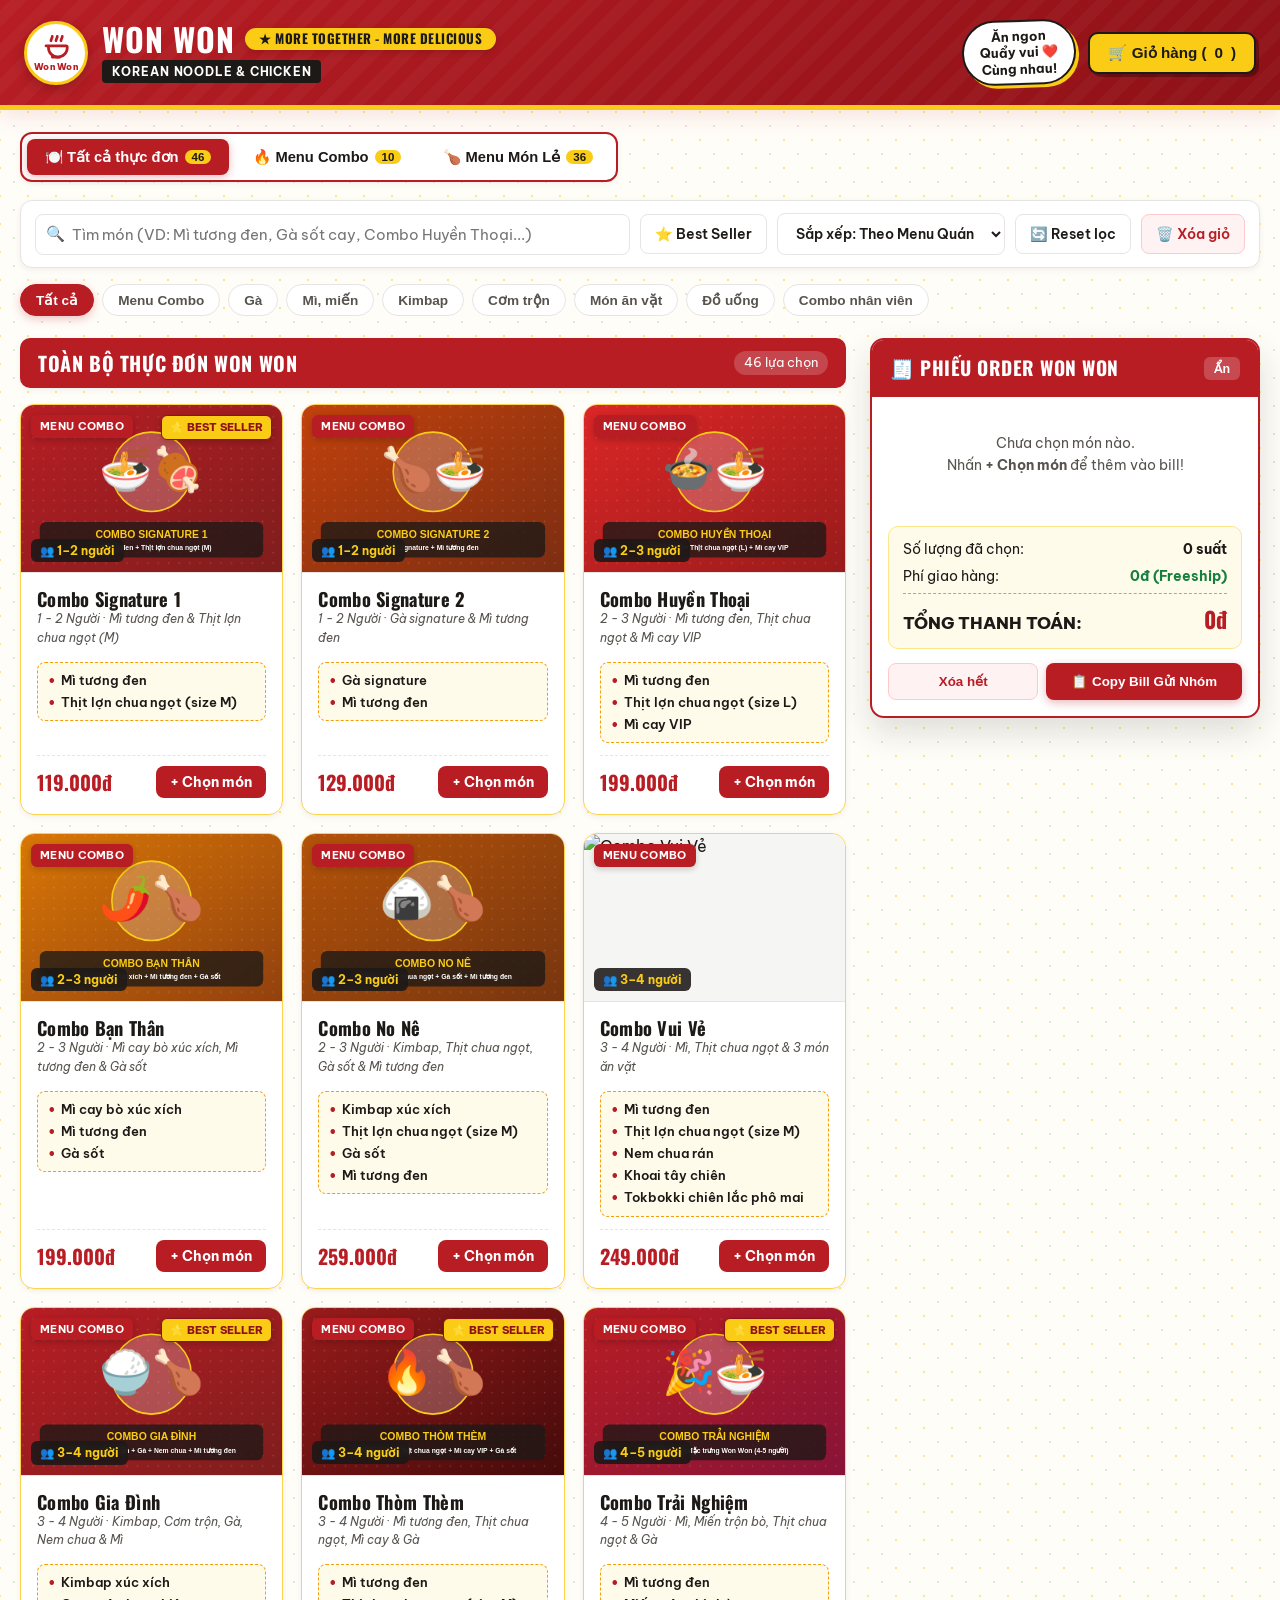
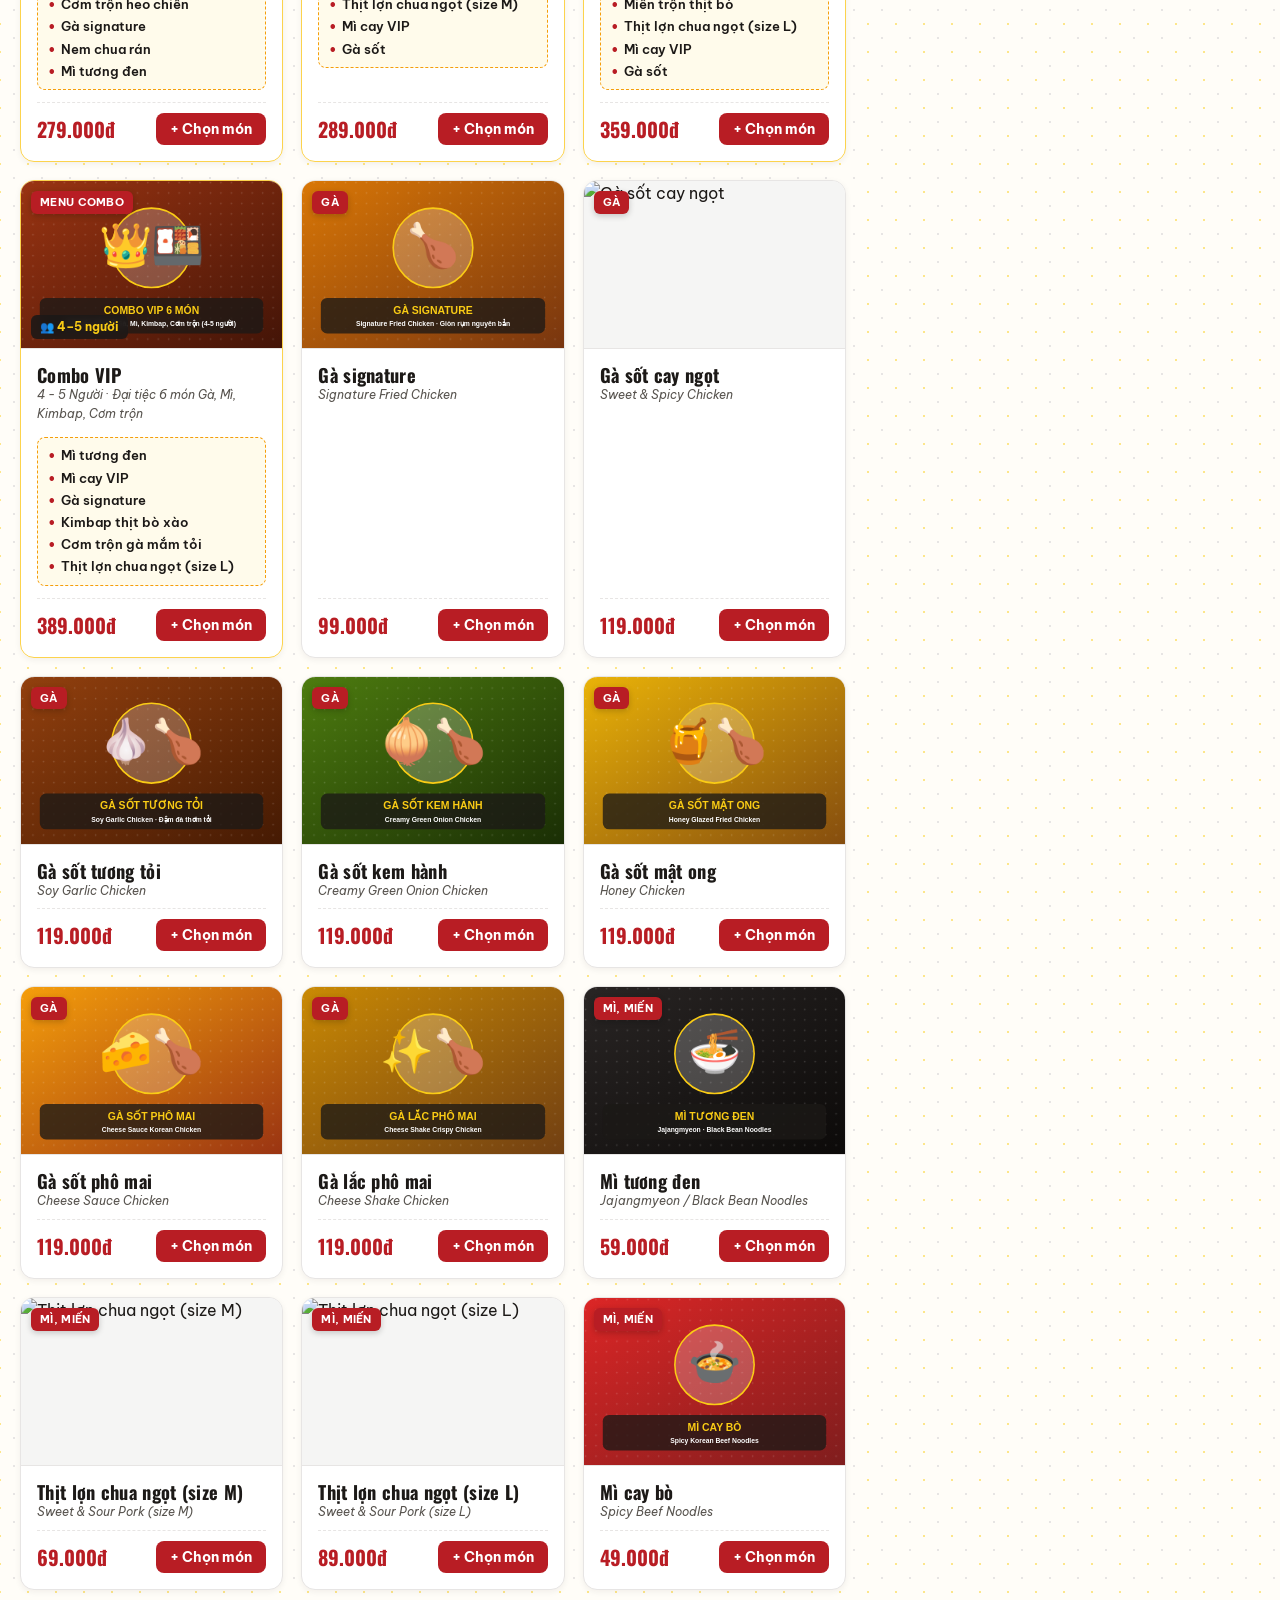
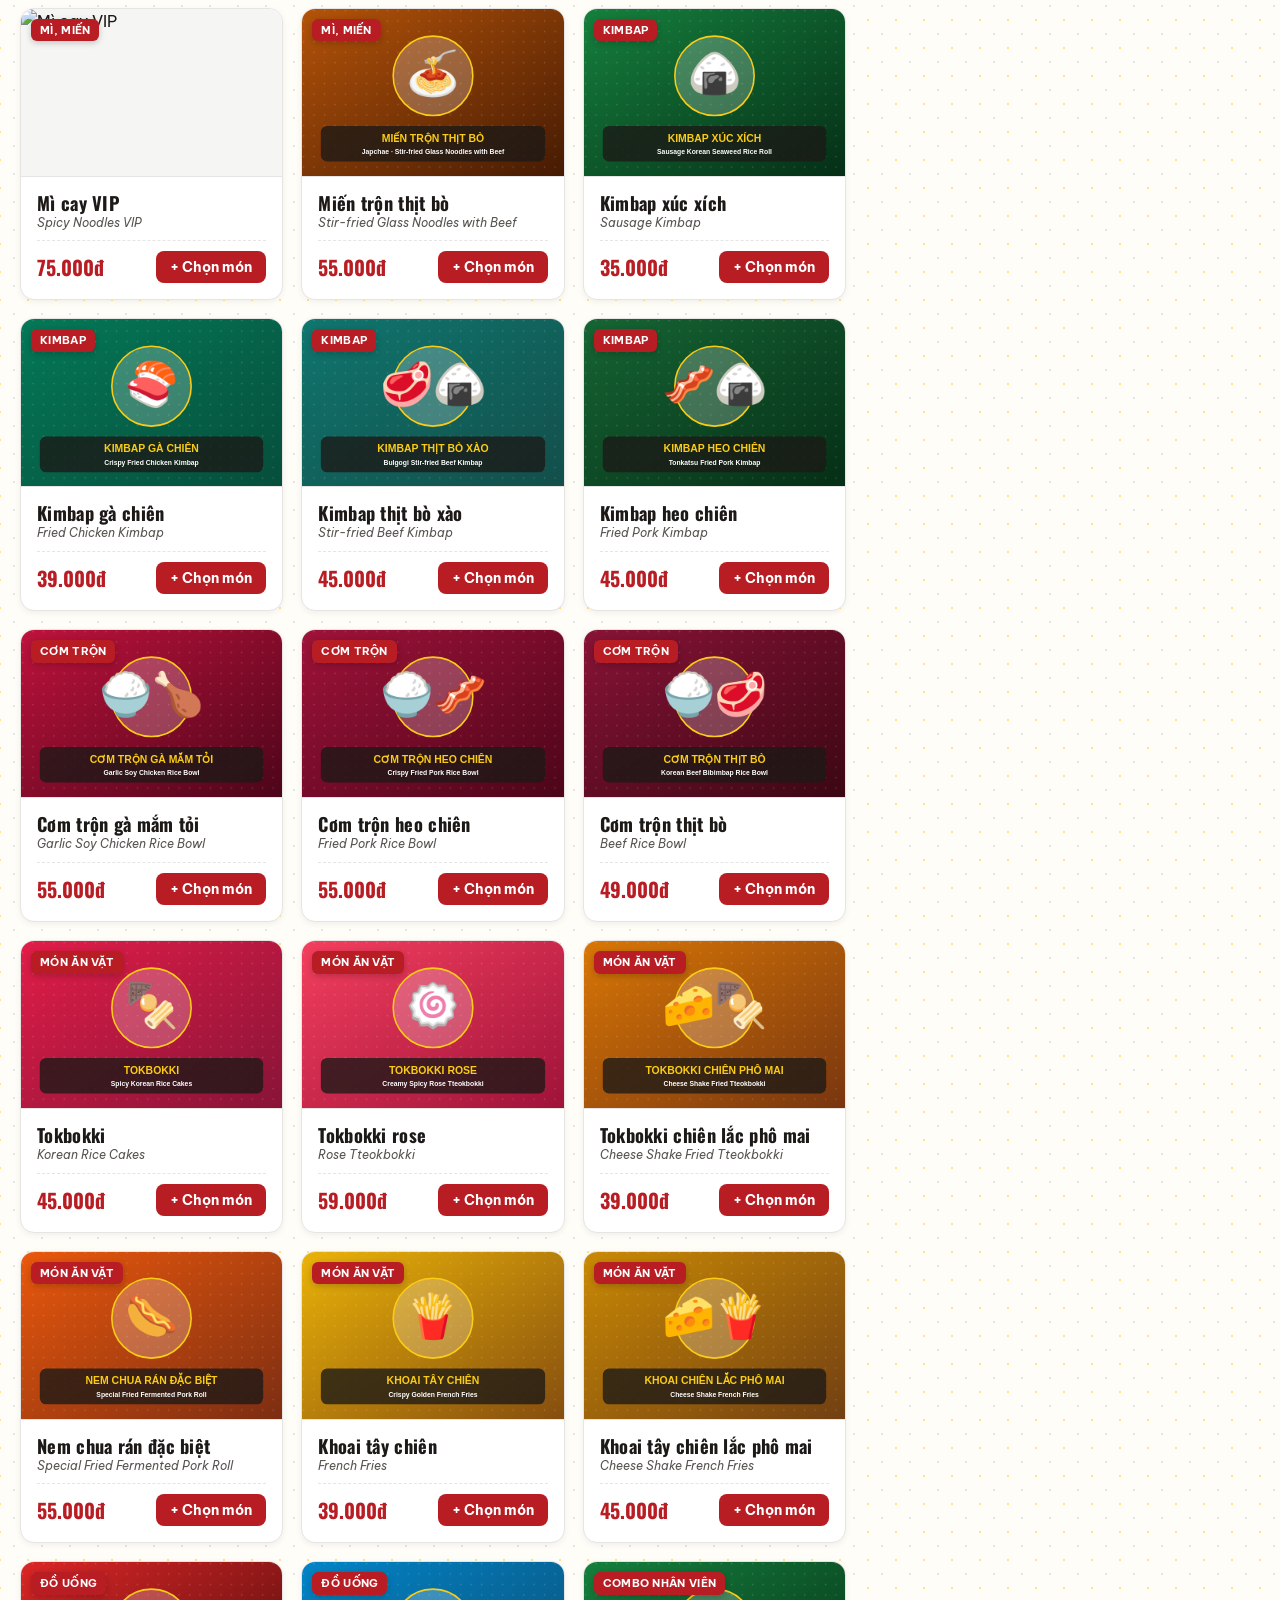
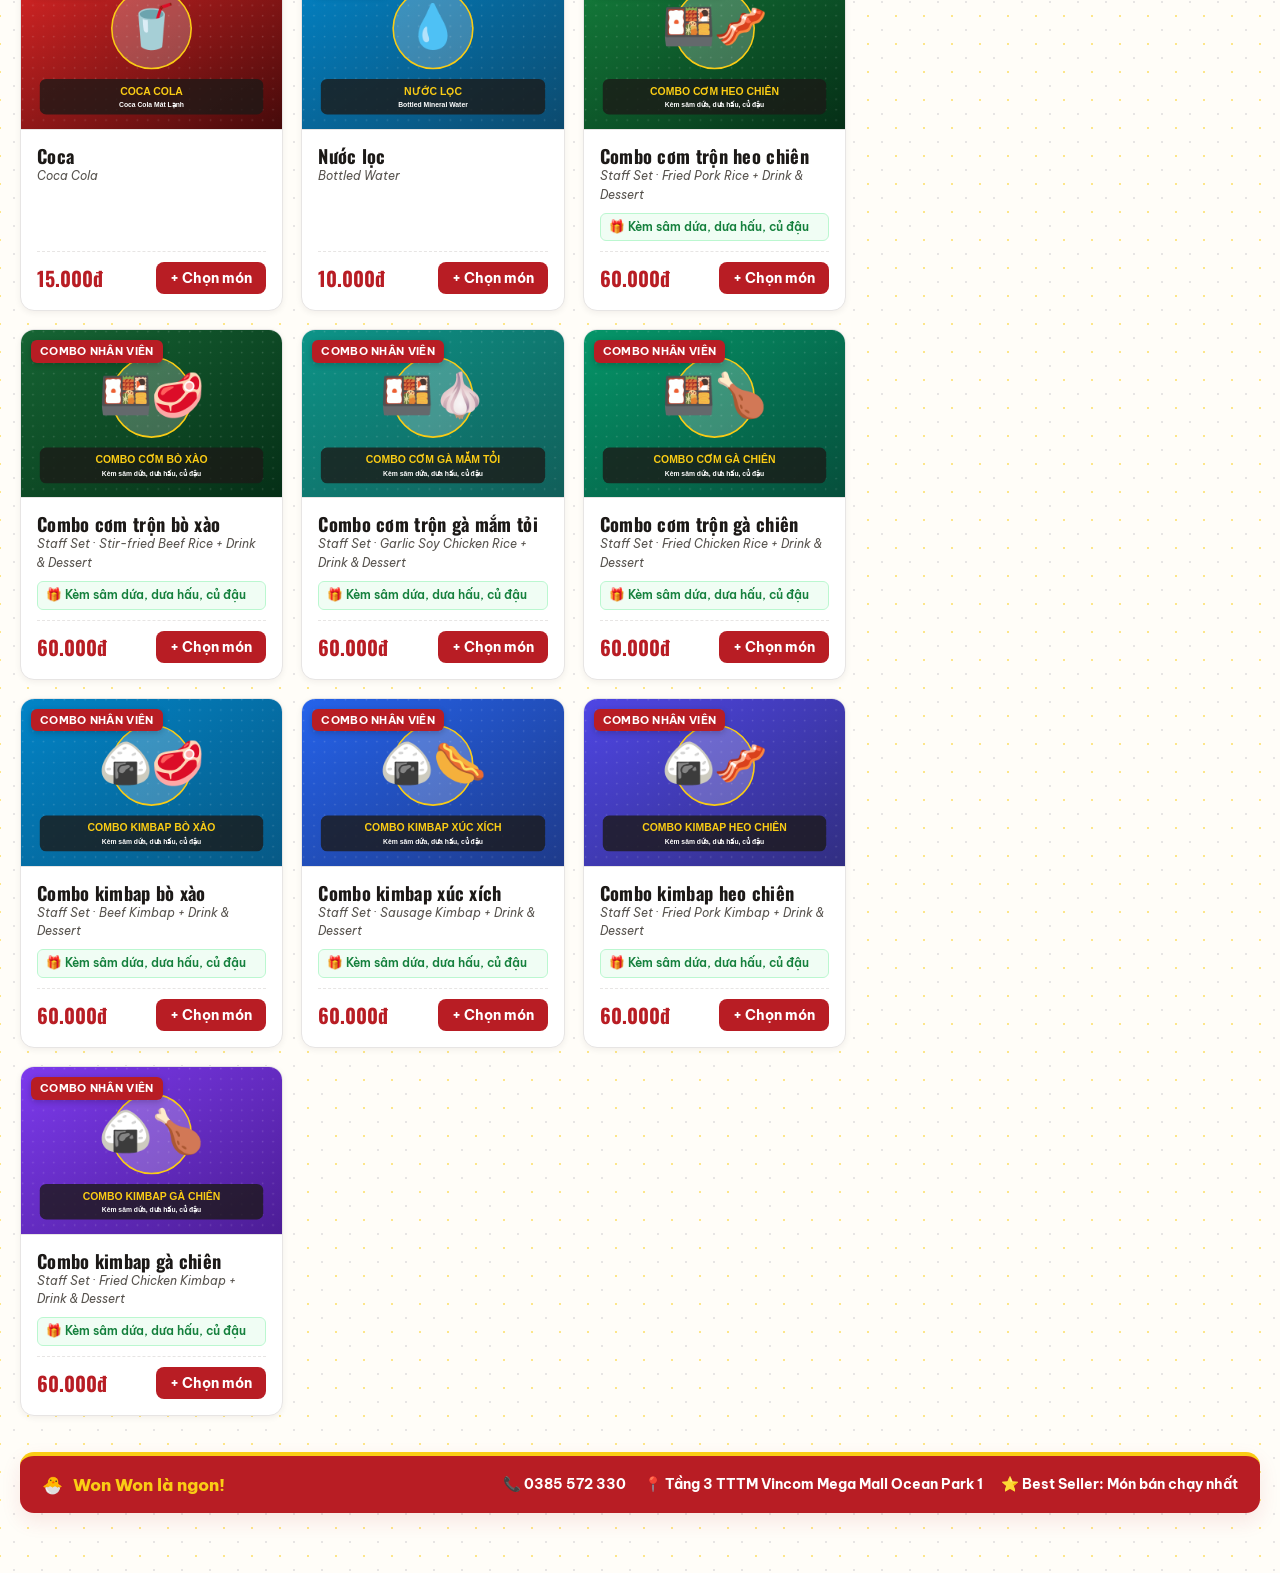
==== won-won-official-menu-v2.html @ 5a544836 "Update menu page to won-won-official-menu-v2.html" ====
<!DOCTYPE html>
<html lang="vi">
<head>
  <meta charset="UTF-8" />
  <meta name="viewport" content="width=device-width, initial-scale=1.0" />
  <title>WON WON · Korean Noodle & Chicken — Menu Chính Thức & Đặt Món</title>
  <link rel="preconnect" href="https://fonts.googleapis.com">
  <link rel="preconnect" href="https://fonts.gstatic.com" crossorigin>
  <link href="https://fonts.googleapis.com/css2?family=Be+Vietnam+Pro:ital,wght@0,400;0,500;0,600;0,700;0,800;1,600&family=Oswald:wght@600;700&display=swap" rel="stylesheet">
  <style>
    :root {
      --red: #B81D24;
      --red-dark: #8E1117;
      --red-light: #FEE2E2;
      --yellow: #FACC15;
      --yellow-dark: #EAB308;
      --cream: #FFFDF8;
      --paper: #FFFFFF;
      --ink: #1C1917;
      --muted: #57534E;
      --border: #E7E5E4;
      --green: #15803D;
      --shadow-sm: 0 2px 6px rgba(28, 25, 23, 0.06);
      --shadow-md: 0 8px 20px rgba(184, 29, 36, 0.10);
      --shadow-lg: 0 14px 32px rgba(28, 25, 23, 0.14);
    }

    * { box-sizing: border-box; margin: 0; padding: 0; }

    body {
      font-family: 'Be Vietnam Pro', -apple-system, BlinkMacSystemFont, sans-serif;
      background-color: var(--cream);
      background-image:
        radial-gradient(#E7E5E4 1px, transparent 1px),
        radial-gradient(#FDE68A 1px, var(--cream) 1px);
      background-size: 28px 28px;
      background-position: 0 0, 14px 14px;
      color: var(--ink);
      line-height: 1.5;
      padding-bottom: 60px;
    }

    /* TOP BRAND BANNER */
    .brand-hero {
      background: linear-gradient(135deg, var(--red) 0%, var(--red-dark) 100%);
      color: #fff;
      border-bottom: 5px solid var(--yellow);
      box-shadow: var(--shadow-md);
      position: relative;
      overflow: hidden;
    }

    .brand-hero::before {
      content: "";
      position: absolute;
      inset: 0;
      background: repeating-linear-gradient(
        -45deg,
        rgba(255,255,255,0.03),
        rgba(255,255,255,0.03) 12px,
        transparent 12px,
        transparent 24px
      );
      pointer-events: none;
    }

    .hero-inner {
      max-width: 1280px;
      margin: 0 auto;
      padding: 20px 24px;
      display: flex;
      flex-wrap: wrap;
      align-items: center;
      justify-content: space-between;
      gap: 16px;
      position: relative;
      z-index: 1;
    }

    .logo-block {
      display: flex;
      align-items: center;
      gap: 14px;
    }

    .logo-circle {
      width: 64px;
      height: 64px;
      border-radius: 50%;
      background: #fff;
      border: 3px solid var(--yellow);
      display: flex;
      flex-direction: column;
      align-items: center;
      justify-content: center;
      color: var(--red);
      box-shadow: 0 4px 12px rgba(0,0,0,0.2);
      flex-shrink: 0;
    }

    .logo-circle svg {
      width: 30px;
      height: 30px;
    }

    .logo-circle span {
      font-size: 9px;
      font-weight: 800;
      letter-spacing: 0.3px;
      margin-top: -2px;
    }

    .brand-titles h1 {
      font-family: 'Oswald', sans-serif;
      font-size: 2rem;
      line-height: 1.05;
      letter-spacing: 1px;
      text-transform: uppercase;
      display: flex;
      align-items: center;
      gap: 10px;
      flex-wrap: wrap;
    }

    .brand-sub-pill {
      background: var(--ink);
      color: #fff;
      font-family: 'Be Vietnam Pro', sans-serif;
      font-size: 0.72rem;
      font-weight: 700;
      padding: 3px 10px;
      border-radius: 4px;
      letter-spacing: 0.8px;
      display: inline-block;
      margin-top: 4px;
    }

    .slogan-ribbon {
      background: var(--yellow);
      color: var(--ink);
      font-weight: 800;
      font-size: 0.82rem;
      padding: 4px 14px;
      border-radius: 20px;
      text-transform: uppercase;
      letter-spacing: 0.5px;
      display: inline-flex;
      align-items: center;
      gap: 6px;
      box-shadow: 0 2px 6px rgba(0,0,0,0.15);
    }

    .hero-right {
      display: flex;
      align-items: center;
      gap: 12px;
      flex-wrap: wrap;
    }

    .fun-bubble {
      background: #fff;
      color: var(--ink);
      border: 2px solid var(--ink);
      border-radius: 50px;
      padding: 6px 16px;
      font-size: 0.82rem;
      font-weight: 700;
      transform: rotate(-2deg);
      box-shadow: 3px 3px 0 var(--yellow);
      text-align: center;
      line-height: 1.25;
    }

    .cart-toggle-hero {
      background: var(--yellow);
      color: var(--ink);
      border: 2px solid var(--ink);
      padding: 10px 18px;
      border-radius: 10px;
      font-weight: 800;
      font-size: 0.95rem;
      cursor: pointer;
      display: flex;
      align-items: center;
      gap: 8px;
      box-shadow: 3px 3px 0 rgba(0,0,0,0.3);
      transition: transform 0.12s;
    }
    .cart-toggle-hero:hover {
      transform: translateY(-2px);
      background: #fde047;
    }

    /* MAIN SHELL */
    .container {
      max-width: 1280px;
      margin: 22px auto 0;
      padding: 0 20px;
    }

    /* MODE SWITCHER TABS */
    .menu-mode-bar {
      display: flex;
      flex-wrap: wrap;
      justify-content: space-between;
      align-items: center;
      gap: 12px;
      margin-bottom: 18px;
    }

    .mode-tabs {
      display: inline-flex;
      background: #fff;
      padding: 5px;
      border-radius: 12px;
      border: 2px solid var(--red);
      box-shadow: var(--shadow-sm);
      gap: 6px;
      flex-wrap: wrap;
    }

    .mode-tab {
      padding: 9px 18px;
      border-radius: 8px;
      border: none;
      background: transparent;
      font-weight: 800;
      font-size: 0.92rem;
      color: var(--ink);
      cursor: pointer;
      transition: all 0.15s;
      display: flex;
      align-items: center;
      gap: 6px;
    }
    .mode-tab:hover {
      background: var(--red-light);
      color: var(--red);
    }
    .mode-tab.active {
      background: var(--red);
      color: #fff;
      box-shadow: 0 2px 8px rgba(184, 29, 36, 0.3);
    }

    .badge-count {
      background: var(--yellow);
      color: var(--ink);
      font-size: 0.72rem;
      font-weight: 800;
      padding: 1px 7px;
      border-radius: 10px;
    }

    /* TOOLBAR */
    .toolbar {
      background: #fff;
      border: 1px solid var(--border);
      border-radius: 12px;
      padding: 12px 14px;
      display: flex;
      flex-wrap: wrap;
      gap: 10px;
      align-items: center;
      margin-bottom: 16px;
      box-shadow: var(--shadow-sm);
    }

    .search-wrap {
      flex: 1;
      min-width: 220px;
      position: relative;
    }

    .search-box {
      width: 100%;
      padding: 10px 14px 10px 36px;
      border: 1.5px solid var(--border);
      border-radius: 8px;
      font-size: 0.92rem;
      font-family: inherit;
      outline: none;
      transition: border-color 0.15s;
    }
    .search-box:focus { border-color: var(--red); }

    .search-icon {
      position: absolute;
      left: 11px;
      top: 50%;
      transform: translateY(-50%);
      color: var(--muted);
      font-size: 0.95rem;
    }

    .tool-select, .tool-btn {
      padding: 10px 14px;
      border-radius: 8px;
      border: 1.5px solid var(--border);
      background: #fff;
      font-family: inherit;
      font-size: 0.88rem;
      font-weight: 600;
      color: var(--ink);
      cursor: pointer;
      transition: all 0.15s;
    }
    .tool-select:hover, .tool-btn:hover {
      border-color: var(--red);
      color: var(--red);
    }

    .tool-btn-danger {
      background: #FEF2F2;
      border-color: #FECACA;
      color: var(--red);
    }
    .tool-btn-danger:hover {
      background: var(--red);
      color: #fff;
    }

    .tool-btn-bestseller.active {
      background: var(--yellow);
      border-color: var(--ink);
      color: var(--ink);
      font-weight: 800;
    }

    /* CATEGORY PILLS */
    .categories {
      display: flex;
      flex-wrap: wrap;
      gap: 8px;
      margin-bottom: 22px;
    }

    .cat-btn {
      padding: 7px 15px;
      border-radius: 999px;
      font-size: 0.85rem;
      font-weight: 700;
      background: #fff;
      border: 1.5px solid var(--border);
      color: var(--muted);
      cursor: pointer;
      transition: all 0.15s;
    }
    .cat-btn:hover {
      border-color: var(--red);
      color: var(--red);
    }
    .cat-btn.active {
      background: var(--red);
      color: #fff;
      border-color: var(--red);
      box-shadow: 0 3px 10px rgba(184, 29, 36, 0.25);
    }

    /* WORKSPACE LAYOUT */
    .main-grid {
      display: grid;
      grid-template-columns: 1fr 390px;
      gap: 24px;
      align-items: start;
    }

    @media (max-width: 960px) {
      .main-grid { grid-template-columns: 1fr; }
    }

    .section-header-strip {
      background: var(--red);
      color: #fff;
      padding: 10px 18px;
      border-radius: 10px;
      margin-bottom: 16px;
      display: flex;
      justify-content: space-between;
      align-items: center;
      box-shadow: var(--shadow-sm);
    }
    .section-header-strip h2 {
      font-family: 'Oswald', sans-serif;
      font-size: 1.25rem;
      letter-spacing: 0.6px;
      text-transform: uppercase;
    }
    .section-header-strip span {
      font-size: 0.82rem;
      background: rgba(255,255,255,0.18);
      padding: 2px 10px;
      border-radius: 20px;
    }

    /* MENU CARDS GRID */
    .menu-grid {
      display: grid;
      grid-template-columns: repeat(auto-fill, minmax(255px, 1fr));
      gap: 18px;
    }

    .dish-card {
      background: var(--paper);
      border: 1.5px solid var(--border);
      border-radius: 14px;
      overflow: hidden;
      display: flex;
      flex-direction: column;
      justify-content: space-between;
      position: relative;
      transition: transform 0.18s ease, box-shadow 0.18s ease, border-color 0.18s ease;
      box-shadow: var(--shadow-sm);
    }

    .dish-card:hover {
      transform: translateY(-4px);
      box-shadow: var(--shadow-lg);
      border-color: var(--red);
    }

    .dish-card.is-combo {
      border-color: #FCD34D;
      background: linear-gradient(180deg, #FFFBEB 0%, #FFFFFF 35%);
    }

    .dish-card.is-combo:hover {
      border-color: var(--red);
    }

    .bestseller-badge {
      position: absolute;
      top: 10px;
      right: 10px;
      z-index: 3;
      background: var(--yellow);
      color: var(--red-dark);
      border: 1.5px solid var(--red-dark);
      font-size: 0.7rem;
      font-weight: 800;
      padding: 3px 8px;
      border-radius: 6px;
      text-transform: uppercase;
      box-shadow: 0 2px 6px rgba(0,0,0,0.18);
      display: flex;
      align-items: center;
      gap: 4px;
    }

    .dish-img-wrap {
      position: relative;
      width: 100%;
      height: 168px;
      background: #F5F5F4;
      overflow: hidden;
      border-bottom: 1px solid var(--border);
    }

    .dish-img {
      width: 100%;
      height: 100%;
      object-fit: cover;
      transition: transform 0.35s ease;
    }
    .dish-card:hover .dish-img {
      transform: scale(1.06);
    }

    .dish-cat-pill {
      position: absolute;
      top: 10px;
      left: 10px;
      z-index: 2;
      background: var(--red);
      color: #fff;
      font-size: 0.7rem;
      font-weight: 700;
      padding: 3px 9px;
      border-radius: 6px;
      text-transform: uppercase;
      letter-spacing: 0.3px;
      box-shadow: 0 2px 6px rgba(0,0,0,0.2);
    }

    .combo-people-pill {
      position: absolute;
      bottom: 10px;
      left: 10px;
      z-index: 2;
      background: rgba(28, 25, 23, 0.88);
      color: var(--yellow);
      font-size: 0.72rem;
      font-weight: 700;
      padding: 3px 9px;
      border-radius: 6px;
      backdrop-filter: blur(4px);
    }

    .dish-body {
      padding: 14px 16px 16px;
      display: flex;
      flex-direction: column;
      flex: 1;
    }

    .dish-name {
      font-family: 'Oswald', sans-serif;
      font-weight: 700;
      font-size: 1.15rem;
      color: var(--ink);
      letter-spacing: 0.3px;
      line-height: 1.25;
    }

    .dish-en {
      font-size: 0.78rem;
      font-style: italic;
      color: var(--muted);
      margin-bottom: 8px;
    }

    .combo-items-list {
      list-style: none;
      background: #FFFBEB;
      border: 1px dashed #F59E0B;
      border-radius: 8px;
      padding: 8px 10px;
      margin: 6px 0 12px;
      font-size: 0.8rem;
    }

    .combo-items-list li {
      position: relative;
      padding-left: 13px;
      margin-bottom: 3px;
      color: var(--ink);
      font-weight: 600;
    }
    .combo-items-list li:last-child { margin-bottom: 0; }
    .combo-items-list li::before {
      content: "•";
      color: var(--red);
      font-weight: 900;
      position: absolute;
      left: 0;
    }

    .dish-note {
      font-size: 0.78rem;
      color: var(--green);
      background: #F0FDF4;
      border: 1px solid #BBF7D0;
      padding: 4px 8px;
      border-radius: 6px;
      margin-bottom: 10px;
      font-weight: 600;
    }

    .dish-footer {
      display: flex;
      justify-content: space-between;
      align-items: center;
      margin-top: auto;
      padding-top: 10px;
      border-top: 1px dashed var(--border);
    }

    .dish-price {
      font-family: 'Oswald', sans-serif;
      font-weight: 700;
      color: var(--red);
      font-size: 1.25rem;
    }

    .add-btn {
      background: var(--red);
      color: #fff;
      border: none;
      padding: 7px 14px;
      border-radius: 8px;
      font-family: inherit;
      font-weight: 700;
      font-size: 0.85rem;
      cursor: pointer;
      transition: background 0.15s, transform 0.1s;
      display: inline-flex;
      align-items: center;
      gap: 4px;
    }
    .add-btn:hover {
      background: var(--red-dark);
      transform: scale(1.03);
    }

    /* CART PANEL */
    .cart-panel {
      background: #fff;
      border: 2px solid var(--red);
      border-radius: 14px;
      overflow: hidden;
      position: sticky;
      top: 18px;
      box-shadow: var(--shadow-lg);
    }

    .cart-panel.hidden { display: none; }

    .cart-header {
      background: var(--red);
      color: #fff;
      padding: 14px 18px;
      display: flex;
      justify-content: space-between;
      align-items: center;
    }

    .cart-header h2 {
      font-family: 'Oswald', sans-serif;
      font-size: 1.2rem;
      letter-spacing: 0.5px;
      text-transform: uppercase;
    }

    .hide-cart-btn {
      background: rgba(255,255,255,0.2);
      color: #fff;
      border: none;
      padding: 4px 10px;
      border-radius: 6px;
      font-size: 0.78rem;
      font-weight: 700;
      cursor: pointer;
    }
    .hide-cart-btn:hover { background: rgba(255,255,255,0.35); }

    .cart-items {
      max-height: 380px;
      overflow-y: auto;
      padding: 0 16px;
      margin-bottom: 14px;
    }

    .cart-empty {
      text-align: center;
      color: var(--muted);
      padding: 36px 12px;
      font-size: 0.9rem;
    }

    .cart-item {
      display: flex;
      align-items: center;
      gap: 10px;
      padding: 10px 0;
      border-bottom: 1px solid var(--border);
    }

    .cart-item-thumb {
      width: 48px;
      height: 48px;
      border-radius: 8px;
      object-fit: cover;
      flex-shrink: 0;
      border: 1px solid var(--border);
    }

    .cart-item-info { flex: 1; min-width: 0; }
    .cart-item-title {
      font-weight: 700;
      font-size: 0.9rem;
      white-space: nowrap;
      overflow: hidden;
      text-overflow: ellipsis;
    }
    .cart-item-sub {
      font-size: 0.8rem;
      color: var(--muted);
    }

    .qty-controls {
      display: flex;
      align-items: center;
      gap: 4px;
    }

    .qty-btn {
      width: 26px;
      height: 26px;
      border-radius: 6px;
      border: 1px solid var(--border);
      background: #F5F5F4;
      font-weight: 800;
      cursor: pointer;
    }
    .qty-btn:hover {
      background: var(--red);
      color: #fff;
      border-color: var(--red);
    }

    .remove-btn {
      background: none;
      border: none;
      color: var(--red);
      font-weight: 800;
      padding: 4px 6px;
      cursor: pointer;
      font-size: 0.9rem;
    }

    .cart-summary {
      background: #FFFBEB;
      border: 1.5px solid #FDE68A;
      border-radius: 10px;
      padding: 12px 14px;
      margin: 0 16px 14px;
    }

    .summary-row {
      display: flex;
      justify-content: space-between;
      font-size: 0.88rem;
      margin-bottom: 6px;
    }

    .summary-total {
      display: flex;
      justify-content: space-between;
      align-items: baseline;
      border-top: 1.5px dashed #F59E0B;
      padding-top: 8px;
      margin-top: 6px;
      font-weight: 800;
      font-size: 1.05rem;
    }

    .summary-total span:last-child {
      font-family: 'Oswald', sans-serif;
      font-size: 1.4rem;
      color: var(--red);
    }

    .cart-actions {
      display: grid;
      grid-template-columns: 1fr 1.3fr;
      gap: 8px;
      padding: 0 16px 16px;
    }

    .btn-clear {
      padding: 10px;
      border-radius: 8px;
      border: 1.5px solid #FECACA;
      background: #FEF2F2;
      color: var(--red);
      font-weight: 700;
      cursor: pointer;
    }
    .btn-clear:hover {
      background: var(--red);
      color: #fff;
    }

    .btn-copy {
      padding: 10px;
      border-radius: 8px;
      border: none;
      background: var(--red);
      color: #fff;
      font-weight: 800;
      cursor: pointer;
      box-shadow: 0 3px 10px rgba(184, 29, 36, 0.3);
    }
    .btn-copy:hover { background: var(--red-dark); }

    /* BRAND FOOTER */
    .brand-footer {
      max-width: 1280px;
      margin: 36px auto 0;
      padding: 0 20px;
    }

    .footer-banner {
      background: var(--red);
      color: #fff;
      border-radius: 14px;
      padding: 16px 22px;
      display: flex;
      flex-wrap: wrap;
      align-items: center;
      justify-content: space-between;
      gap: 14px;
      border-top: 4px solid var(--yellow);
      box-shadow: var(--shadow-md);
    }

    .footer-mascot {
      display: flex;
      align-items: center;
      gap: 10px;
      font-weight: 800;
      font-size: 1.05rem;
      color: var(--yellow);
    }

    .footer-info {
      display: flex;
      flex-wrap: wrap;
      gap: 18px;
      font-size: 0.9rem;
      font-weight: 700;
    }

    .footer-info div {
      display: flex;
      align-items: center;
      gap: 6px;
    }

    .toast {
      position: fixed;
      bottom: 22px;
      right: 22px;
      background: var(--ink);
      color: var(--yellow);
      border: 1.5px solid var(--yellow);
      padding: 12px 18px;
      border-radius: 10px;
      font-size: 0.9rem;
      font-weight: 700;
      opacity: 0;
      pointer-events: none;
      transition: opacity 0.22s, transform 0.22s;
      transform: translateY(8px);
      z-index: 200;
      box-shadow: var(--shadow-lg);
    }
    .toast.show {
      opacity: 1;
      transform: translateY(0);
    }
  </style>
</head>
<body>

  <!-- OFFICIAL WON WON HEADER -->
  <header class="brand-hero">
    <div class="hero-inner">
      <div class="logo-block">
        <div class="logo-circle" aria-hidden="true">
          <svg viewBox="0 0 24 24" fill="none" stroke="currentColor" stroke-width="2.2" stroke-linecap="round" stroke-linejoin="round">
            <path d="M4 11h16a1 1 0 0 1 1 1v.5a7.5 7.5 0 0 1-15 0V12a1 1 0 0 1 1-1Z"/>
            <path d="M8 7c0-1.5 1-2 1-3.5"/>
            <path d="M12 7c0-1.5 1-2 1-3.5"/>
            <path d="M16 7c0-1.5 1-2 1-3.5"/>
            <path d="M9 20h6"/>
          </svg>
          <span>Won Won</span>
        </div>
        <div class="brand-titles">
          <h1>WON WON <span class="slogan-ribbon">★ More Together - More Delicious</span></h1>
          <span class="brand-sub-pill">KOREAN NOODLE &amp; CHICKEN</span>
        </div>
      </div>

      <div class="hero-right">
        <div class="fun-bubble">
          Ăn ngon<br>Quẩy vui ❤️<br>Cùng nhau!
        </div>
        <button id="toggleCartBtn" class="cart-toggle-hero">
          🛒 Giỏ hàng (<span id="topCartCount">0</span>)
        </button>
      </div>
    </div>
  </header>

  <main class="container">
    <!-- MODE TABS: TẤT CẢ / MENU COMBO / MENU MÓN LẺ -->
    <div class="menu-mode-bar">
      <div class="mode-tabs" role="tablist">
        <button class="mode-tab active" data-mode="all" onclick="setMenuMode('all')">
          🍽️ Tất cả thực đơn <span class="badge-count" id="countAll">46</span>
        </button>
        <button class="mode-tab" data-mode="combo" onclick="setMenuMode('combo')">
          🔥 Menu Combo <span class="badge-count" id="countCombo">10</span>
        </button>
        <button class="mode-tab" data-mode="single" onclick="setMenuMode('single')">
          🍗 Menu Món Lẻ <span class="badge-count" id="countSingle">36</span>
        </button>
      </div>
    </div>

    <!-- FILTER & SORT TOOLBAR -->
    <div class="toolbar">
      <div class="search-wrap">
        <span class="search-icon">🔍</span>
        <input type="text" id="searchInput" class="search-box" placeholder="Tìm món (VD: Mì tương đen, Gà sốt cay, Combo Huyền Thoại...)" />
      </div>

      <button id="bestSellerBtn" class="tool-btn tool-btn-bestseller">
        ⭐ Best Seller
      </button>

      <select id="sortSelect" class="tool-select" aria-label="Sắp xếp thực đơn">
        <option value="default">Sắp xếp: Theo Menu Quán</option>
        <option value="price-asc">Giá: Thấp → Cao</option>
        <option value="price-desc">Giá: Cao → Thấp</option>
        <option value="name-asc">Tên: A → Z</option>
        <option value="name-desc">Tên: Z → A</option>
      </select>

      <button id="resetFilterBtn" class="tool-btn">🔄 Reset lọc</button>
      <button id="clearCartTopBtn" class="tool-btn tool-btn-danger">🗑️ Xóa giỏ</button>
    </div>

    <!-- CATEGORY PILLS -->
    <div class="categories" id="categoryContainer"></div>

    <!-- MAIN CONTENT GRID -->
    <div class="main-grid" id="mainGrid">
      <div>
        <div class="section-header-strip">
          <h2 id="currentSectionTitle">TOÀN BỘ THỰC ĐƠN WON WON</h2>
          <span id="visibleDishCount">46 món</span>
        </div>
        <div class="menu-grid" id="menuGrid"></div>
      </div>

      <!-- STICKY ORDER CART -->
      <aside class="cart-panel" id="cartPanel">
        <div class="cart-header">
          <h2>🧾 Phiếu Order Won Won</h2>
          <button id="closeCartBtn" class="hide-cart-btn">Ẩn</button>
        </div>
        <div class="cart-items" id="cartItems">
          <div class="cart-empty">Chưa chọn món nào.<br>Nhấn <b>+ Chọn món</b> để thêm vào bill!</div>
        </div>
        <div class="cart-summary">
          <div class="summary-row">
            <span>Số lượng đã chọn:</span>
            <strong id="totalQty">0 suất</strong>
          </div>
          <div class="summary-row">
            <span>Phí giao hàng:</span>
            <strong style="color: var(--green);">0đ (Freeship)</strong>
          </div>
          <div class="summary-total">
            <span>TỔNG THANH TOÁN:</span>
            <span id="totalPrice">0đ</span>
          </div>
        </div>
        <div class="cart-actions">
          <button id="clearCartBtn" class="btn-clear">Xóa hết</button>
          <button id="copyOrderBtn" class="btn-copy">📋 Copy Bill Gửi Nhóm</button>
        </div>
      </aside>
    </div>
  </main>

  <!-- OFFICIAL WON WON FOOTER -->
  <footer class="brand-footer">
    <div class="footer-banner">
      <div class="footer-mascot">
        🐣 <span>Won Won là ngon!</span>
      </div>
      <div class="footer-info">
        <div>📞 0385 572 330</div>
        <div>📍 Tầng 3 TTTM Vincom Mega Mall Ocean Park 1</div>
        <div>⭐ Best Seller: Món bán chạy nhất</div>
      </div>
    </div>
  </footer>

  <div class="toast" id="toast">Đã cập nhật!</div>

  <script>
    const makeIllustratedSvg = (title, subtitle, emoji, bg1, bg2) => {
      const svg = `<svg xmlns="http://www.w3.org/2000/svg" width="500" height="320" viewBox="0 0 500 320">
        <defs>
          <linearGradient id="bg" x1="0" y1="0" x2="1" y2="1">
            <stop offset="0%" stop-color="${bg1}"/>
            <stop offset="100%" stop-color="${bg2}"/>
          </linearGradient>
          <pattern id="dots" width="20" height="20" patternUnits="userSpaceOnUse">
            <circle cx="3" cy="3" r="1.5" fill="rgba(255,255,255,0.16)"/>
          </pattern>
        </defs>
        <rect width="500" height="320" fill="url(#bg)"/>
        <rect width="500" height="320" fill="url(#dots)"/>
        <circle cx="250" cy="128" r="76" fill="rgba(255,255,255,0.22)" stroke="#FACC15" stroke-width="3"/>
        <text x="250" y="152" font-size="82" text-anchor="middle">${emoji}</text>
        <rect x="36" y="224" width="428" height="68" rx="12" fill="rgba(28,25,23,0.78)"/>
        <text x="250" y="254" font-family="sans-serif" font-size="20" font-weight="800" fill="#FACC15" text-anchor="middle">${title}</text>
        <text x="250" y="278" font-family="sans-serif" font-size="13" font-weight="600" fill="#FFFFFF" text-anchor="middle">${subtitle}</text>
      </svg>`;
      return "data:image/svg+xml;charset=UTF-8," + encodeURIComponent(svg);
    };

    // 46 MÓN CHÍNH THỨC WON WON — MỖI MÓN ĐÃ ĐƯỢC SOÁT LẠI ẢNH ĐÚNG CHỦ ĐỀ MÓN ĂN & KHÔNG TRÙNG LẶP
    const MENU_DATA = [
      // ================= MENU COMBO CHÍNH THỨC (10 COMBO) =================
      {
        id: 101,
        section: "combo",
        category: "Menu Combo",
        name: "Combo Signature 1",
        en: "1 - 2 Người · Mì tương đen & Thịt lợn chua ngọt (M)",
        people: "1–2 người",
        bestSeller: true,
        price: 119000,
        items: ["Mì tương đen", "Thịt lợn chua ngọt (size M)"],
        // Ảnh mì tương đen Hàn Quốc Jajangmyeon
        img: "https://images.unsplash.com/photo-1585032226651-759b368d7246?auto=format&fit=crop&w=600&q=80",
        fallback: makeIllustratedSvg("COMBO SIGNATURE 1", "Mì tương đen + Thịt lợn chua ngọt (M)", "🍜🍖", "#B81D24", "#7F1D1D")
      },
      {
        id: 102,
        section: "combo",
        category: "Menu Combo",
        name: "Combo Signature 2",
        en: "1 - 2 Người · Gà signature & Mì tương đen",
        people: "1–2 người",
        bestSeller: false,
        price: 129000,
        items: ["Gà signature", "Mì tương đen"],
        // Ảnh gà rán Hàn Quốc giòn vàng
        img: "https://images.unsplash.com/photo-1626082927389-6cd097cdc6ec?auto=format&fit=crop&w=600&q=80",
        fallback: makeIllustratedSvg("COMBO SIGNATURE 2", "Gà signature + Mì tương đen", "🍗🍜", "#C2410C", "#7C2D12")
      },
      {
        id: 103,
        section: "combo",
        category: "Menu Combo",
        name: "Combo Huyền Thoại",
        en: "2 - 3 Người · Mì tương đen, Thịt chua ngọt & Mì cay VIP",
        people: "2–3 người",
        bestSeller: false,
        price: 199000,
        items: ["Mì tương đen", "Thịt lợn chua ngọt (size L)", "Mì cay VIP"],
        // Ảnh mì cay Hàn Quốc tô lớn đầy topping
        img: "https://images.unsplash.com/photo-1569718212165-3a8278d5f624?auto=format&fit=crop&w=600&q=80",
        fallback: makeIllustratedSvg("COMBO HUYỀN THOẠI", "Mì tương đen + Thịt chua ngọt (L) + Mì cay VIP", "🍲🍜", "#DC2626", "#991B1B")
      },
      {
        id: 104,
        section: "combo",
        category: "Menu Combo",
        name: "Combo Bạn Thân",
        en: "2 - 3 Người · Mì cay bò xúc xích, Mì tương đen & Gà sốt",
        people: "2–3 người",
        bestSeller: false,
        price: 199000,
        items: ["Mì cay bò xúc xích", "Mì tương đen", "Gà sốt"],
        // Ảnh gà rán phủ sốt Hàn Quốc
        img: "https://images.unsplash.com/photo-1567620832903-9fc6debc209f?auto=format&fit=crop&w=600&q=80",
        fallback: makeIllustratedSvg("COMBO BẠN THÂN", "Mì cay bò xúc xích + Mì tương đen + Gà sốt", "🌶️🍗", "#D97706", "#92400E")
      },
      {
        id: 105,
        section: "combo",
        category: "Menu Combo",
        name: "Combo No Nê",
        en: "2 - 3 Người · Kimbap, Thịt chua ngọt, Gà sốt & Mì tương đen",
        people: "2–3 người",
        bestSeller: false,
        price: 259000,
        items: ["Kimbap xúc xích", "Thịt lợn chua ngọt (size M)", "Gà sốt", "Mì tương đen"],
        // Ảnh mẹt cơm cuộn kimbap Hàn Quốc
        img: "https://images.unsplash.com/photo-1579871494447-9811cf80d66c?auto=format&fit=crop&w=600&q=80",
        fallback: makeIllustratedSvg("COMBO NO NÊ", "Kimbap + Thịt chua ngọt + Gà sốt + Mì tương đen", "🍙🍗", "#B45309", "#78350F")
      },
      {
        id: 106,
        section: "combo",
        category: "Menu Combo",
        name: "Combo Vui Vẻ",
        en: "3 - 4 Người · Mì, Thịt chua ngọt & 3 món ăn vặt",
        people: "3–4 người",
        bestSeller: false,
        price: 249000,
        items: ["Mì tương đen", "Thịt lợn chua ngọt (size M)", "Nem chua rán", "Khoai tây chiên", "Tokbokki chiên lắc phô mai"],
        // Ảnh Tokbokki sốt cay Hàn Quốc
        img: "https://images.unsplash.com/photo-1635363638580-c2809d049eee?auto=format&fit=crop&w=600&q=80",
        fallback: makeIllustratedSvg("COMBO VUI VẺ", "5 món ăn vặt & mì Hàn Quốc cho nhóm 3-4 người", "🍢🍟", "#E11D48", "#881337")
      },
      {
        id: 107,
        section: "combo",
        category: "Menu Combo",
        name: "Combo Gia Đình",
        en: "3 - 4 Người · Kimbap, Cơm trộn, Gà, Nem chua & Mì",
        people: "3–4 người",
        bestSeller: true,
        price: 279000,
        items: ["Kimbap xúc xích", "Cơm trộn heo chiên", "Gà signature", "Nem chua rán", "Mì tương đen"],
        // Ảnh thố cơm trộn Hàn Quốc Bibimbap đầy đặn
        img: "https://images.unsplash.com/photo-1553163147-622ab57be1c7?auto=format&fit=crop&w=600&q=80",
        fallback: makeIllustratedSvg("COMBO GIA ĐÌNH", "Kimbap + Cơm trộn + Gà + Nem chua + Mì tương đen", "🍚🍗", "#B81D24", "#7F1D1D")
      },
      {
        id: 108,
        section: "combo",
        category: "Menu Combo",
        name: "Combo Thòm Thèm",
        en: "3 - 4 Người · Mì tương đen, Thịt chua ngọt, Mì cay & Gà",
        people: "3–4 người",
        bestSeller: true,
        price: 289000,
        items: ["Mì tương đen", "Thịt lợn chua ngọt (size M)", "Mì cay VIP", "Gà sốt"],
        // Ảnh mì ramen cay Hàn Quốc trứng lòng đào
        img: "https://images.unsplash.com/photo-1552611052-33e04de081de?auto=format&fit=crop&w=600&q=80",
        fallback: makeIllustratedSvg("COMBO THÒM THÈM", "Mì tương đen + Thịt chua ngọt + Mì cay VIP + Gà sốt", "🔥🍗", "#991B1B", "#450A0A")
      },
      {
        id: 109,
        section: "combo",
        category: "Menu Combo",
        name: "Combo Trải Nghiệm",
        en: "4 - 5 Người · Mì, Miến trộn bò, Thịt chua ngọt & Gà",
        people: "4–5 người",
        bestSeller: true,
        price: 359000,
        items: ["Mì tương đen", "Miến trộn thịt bò", "Thịt lợn chua ngọt (size L)", "Mì cay VIP", "Gà sốt"],
        // Ảnh bàn tiệc đồ ăn Hàn Quốc nhiều món
        img: "https://images.unsplash.com/photo-1498654896293-37aacf113fd9?auto=format&fit=crop&w=600&q=80",
        fallback: makeIllustratedSvg("COMBO TRẢI NGHIỆM", "Đại tiệc 5 món đặc trưng Won Won (4-5 người)", "🎉🍜", "#B81D24", "#881337")
      },
      {
        id: 110,
        section: "combo",
        category: "Menu Combo",
        name: "Combo VIP",
        en: "4 - 5 Người · Đại tiệc 6 món Gà, Mì, Kimbap, Cơm trộn",
        people: "4–5 người",
        bestSeller: false,
        price: 389000,
        items: ["Mì tương đen", "Mì cay VIP", "Gà signature", "Kimbap thịt bò xào", "Cơm trộn gà mắm tỏi", "Thịt lợn chua ngọt (size L)"],
        // Ảnh mâm cơm Hàn Quốc banchan & món chính
        img: "https://images.unsplash.com/photo-1534422298391-e4f8c172dddb?auto=format&fit=crop&w=600&q=80",
        fallback: makeIllustratedSvg("COMBO VIP 6 MÓN", "Đại tiệc đầy đủ Gà, Mì, Kimbap, Cơm trộn (4-5 người)", "👑🍱", "#9A3412", "#431407")
      },

      // ================= MENU MÓN LẺ CHÍNH THỨC (36 MÓN) =================
      // 1. GÀ (7 món - Toàn bộ là ảnh GÀ RÁN / CÁNH GÀ / ĐÙI GÀ)
      {
        id: 1, section: "single", category: "Gà", name: "Gà signature", en: "Signature Fried Chicken", price: 99000,
        // Gà rán giòn truyền thống
        img: "https://images.unsplash.com/photo-1513639776629-7b61b0ac49cb?auto=format&fit=crop&w=600&q=80",
        fallback: makeIllustratedSvg("GÀ SIGNATURE", "Signature Fried Chicken · Giòn rụm nguyên bản", "🍗", "#D97706", "#78350F")
      },
      {
        id: 2, section: "single", category: "Gà", name: "Gà sốt cay ngọt", en: "Sweet & Spicy Chicken", price: 119000,
        // Cánh gà rán phủ sốt đỏ cay ngọt Yangnyeom
        img: "https://images.unsplash.com/photo-1527477396000-e27163b481c2?auto=format&fit=crop&w=600&q=80",
        fallback: makeIllustratedSvg("GÀ SỐT CAY NGỌT", "Sweet & Spicy Korean Fried Chicken", "🌶️🍗", "#DC2626", "#7F1D1D")
      },
      {
        id: 3, section: "single", category: "Gà", name: "Gà sốt tương tỏi", en: "Soy Garlic Chicken", price: 119000,
        // Cánh gà rán sốt xì dầu tỏi bóng bẩy
        img: "https://images.unsplash.com/photo-1608039755401-742074f0548d?auto=format&fit=crop&w=600&q=80",
        fallback: makeIllustratedSvg("GÀ SỐT TƯƠNG TỎI", "Soy Garlic Chicken · Đậm đà thơm tỏi", "🧄🍗", "#92400E", "#451A03")
      },
      {
        id: 4, section: "single", category: "Gà", name: "Gà sốt kem hành", en: "Creamy Green Onion Chicken", price: 119000,
        // Gà rán rắc hành lá tươi và sốt kem
        img: "https://images.unsplash.com/photo-1615557960916-5f4791effe9d?auto=format&fit=crop&w=600&q=80",
        fallback: makeIllustratedSvg("GÀ SỐT KEM HÀNH", "Creamy Green Onion Chicken", "🧅🍗", "#4D7C0F", "#1A2E05")
      },
      {
        id: 5, section: "single", category: "Gà", name: "Gà sốt mật ong", en: "Honey Chicken", price: 119000,
        // Gà rán sốt mật ong vàng óng
        img: "https://images.unsplash.com/photo-1598515214211-89d3c73ae83b?auto=format&fit=crop&w=600&q=80",
        fallback: makeIllustratedSvg("GÀ SỐT MẬT ONG", "Honey Glazed Fried Chicken", "🍯🍗", "#EAB308", "#854D0E")
      },
      {
        id: 6, section: "single", category: "Gà", name: "Gà sốt phô mai", en: "Cheese Sauce Chicken", price: 119000,
        // Gà rán chấm/phủ sốt phô mai vàng béo
        img: "https://images.unsplash.com/photo-1562967914-608f82629710?auto=format&fit=crop&w=600&q=80",
        fallback: makeIllustratedSvg("GÀ SỐT PHÔ MAI", "Cheese Sauce Korean Chicken", "🧀🍗", "#F59E0B", "#9A3412")
      },
      {
        id: 7, section: "single", category: "Gà", name: "Gà lắc phô mai", en: "Cheese Shake Chicken", price: 119000,
        // Gà rán miếng giòn lắc bột phô mai
        img: "https://images.unsplash.com/photo-1606755962773-d324e0a13086?auto=format&fit=crop&w=600&q=80",
        fallback: makeIllustratedSvg("GÀ LẮC PHÔ MAI", "Cheese Shake Crispy Chicken", "✨🍗", "#CA8A04", "#713F12")
      },

      // 2. MÌ, MIẾN (6 món - Mì tương đen, Thịt chua ngọt, Mì cay, Miến trộn)
      {
        id: 8, section: "single", category: "Mì, miến", name: "Mì tương đen", en: "Jajangmyeon / Black Bean Noodles", price: 59000,
        // Tô mì tương đen dưa chuột sợi
        img: "https://images.unsplash.com/photo-1617093727343-374698b1b08d?auto=format&fit=crop&w=600&q=80",
        fallback: makeIllustratedSvg("MÌ TƯƠNG ĐEN", "Jajangmyeon · Black Bean Noodles", "🍜", "#292524", "#0C0A09")
      },
      {
        id: 9, section: "single", category: "Mì, miến", name: "Thịt lợn chua ngọt (size M)", en: "Sweet & Sour Pork (size M)", price: 69000,
        // Đĩa thịt lợn chiên giòn sốt chua ngọt kiểu Á
        img: "https://images.unsplash.com/photo-1525755662778-989d0524087e?auto=format&fit=crop&w=600&q=80",
        fallback: makeIllustratedSvg("THỊT LỢN CHUA NGỌT (M)", "Tangsuyuk · Sweet & Sour Pork (M)", "🍖", "#EA580C", "#7C2D12")
      },
      {
        id: 10, section: "single", category: "Mì, miến", name: "Thịt lợn chua ngọt (size L)", en: "Sweet & Sour Pork (size L)", price: 89000,
        // Đĩa thịt sốt chua ngọt phần lớn
        img: "https://images.unsplash.com/photo-1603133872878-684f208fb84b?auto=format&fit=crop&w=600&q=80",
        fallback: makeIllustratedSvg("THỊT LỢN CHUA NGỌT (L)", "Tangsuyuk · Sweet & Sour Pork (L)", "🥩", "#C2410C", "#431407")
      },
      {
        id: 11, section: "single", category: "Mì, miến", name: "Mì cay bò", en: "Spicy Beef Noodles", price: 49000,
        // Tô mì nước cay màu đỏ cam với thịt bò
        img: "https://images.unsplash.com/photo-1591814468924-caf88d1232e1?auto=format&fit=crop&w=600&q=80",
        fallback: makeIllustratedSvg("MÌ CAY BÒ", "Spicy Korean Beef Noodles", "🍲", "#DC2626", "#7F1D1D")
      },
      {
        id: 12, section: "single", category: "Mì, miến", name: "Mì cay VIP", en: "Spicy Noodles VIP", price: 75000,
        // Tô mì cay hải sản / topping VIP
        img: "https://images.unsplash.com/photo-1612929633738-8fe44f7ec841?auto=format&fit=crop&w=600&q=80",
        fallback: makeIllustratedSvg("MÌ CAY VIP", "Spicy Seafood & Beef Noodles VIP", "🔥🍜", "#991B1B", "#450A0A")
      },
      {
        id: 13, section: "single", category: "Mì, miến", name: "Miến trộn thịt bò", en: "Stir-fried Glass Noodles with Beef", price: 55000,
        // Đĩa miến xào / mì xào thịt bò rau củ
        img: "https://images.unsplash.com/photo-1582878826629-29b7ad1cdc43?auto=format&fit=crop&w=600&q=80",
        fallback: makeIllustratedSvg("MIẾN TRỘN THỊT BÒ", "Japchae · Stir-fried Glass Noodles with Beef", "🍝", "#B45309", "#451A03")
      },

      // 3. KIMBAP (4 món - Đều là ảnh CƠM CUỘN RONG BIỂN)
      {
        id: 14, section: "single", category: "Kimbap", name: "Kimbap xúc xích", en: "Sausage Kimbap", price: 35000,
        img: "https://images.unsplash.com/photo-1617196034796-73dfa7b1fd56?auto=format&fit=crop&w=600&q=80",
        fallback: makeIllustratedSvg("KIMBAP XÚC XÍCH", "Sausage Korean Seaweed Rice Roll", "🍙", "#15803D", "#052E16")
      },
      {
        id: 15, section: "single", category: "Kimbap", name: "Kimbap gà chiên", en: "Fried Chicken Kimbap", price: 39000,
        img: "https://images.unsplash.com/photo-1553621042-f6e147245754?auto=format&fit=crop&w=600&q=80",
        fallback: makeIllustratedSvg("KIMBAP GÀ CHIÊN", "Crispy Fried Chicken Kimbap", "🍣", "#047857", "#064E3B")
      },
      {
        id: 16, section: "single", category: "Kimbap", name: "Kimbap thịt bò xào", en: "Stir-fried Beef Kimbap", price: 45000,
        img: "https://images.unsplash.com/photo-1611143669185-af224c5e3252?auto=format&fit=crop&w=600&q=80",
        fallback: makeIllustratedSvg("KIMBAP THỊT BÒ XÀO", "Bulgogi Stir-fried Beef Kimbap", "🥩🍙", "#0F766E", "#134E4A")
      },
      {
        id: 17, section: "single", category: "Kimbap", name: "Kimbap heo chiên", en: "Fried Pork Kimbap", price: 45000,
        img: "https://images.unsplash.com/photo-1583623025817-d180a2221d0a?auto=format&fit=crop&w=600&q=80",
        fallback: makeIllustratedSvg("KIMBAP HEO CHIÊN", "Tonkatsu Fried Pork Kimbap", "🥓🍙", "#166534", "#052E16")
      },

      // 4. CƠM TRỘN (3 món - Đều là ảnh THỐ / BÁT CƠM TRỘN THỊT)
      {
        id: 18, section: "single", category: "Cơm trộn", name: "Cơm trộn gà mắm tỏi", en: "Garlic Soy Chicken Rice Bowl", price: 55000,
        img: "https://images.unsplash.com/photo-1590301157890-4810ed352733?auto=format&fit=crop&w=600&q=80",
        fallback: makeIllustratedSvg("CƠM TRỘN GÀ MẮM TỎI", "Garlic Soy Chicken Rice Bowl", "🍚🍗", "#BE123C", "#4C0519")
      },
      {
        id: 19, section: "single", category: "Cơm trộn", name: "Cơm trộn heo chiên", en: "Fried Pork Rice Bowl", price: 55000,
        img: "https://images.unsplash.com/photo-1512058564366-18510be2db19?auto=format&fit=crop&w=600&q=80",
        fallback: makeIllustratedSvg("CƠM TRỘN HEO CHIÊN", "Crispy Fried Pork Rice Bowl", "🍚🥓", "#9F1239", "#4C0519")
      },
      {
        id: 20, section: "single", category: "Cơm trộn", name: "Cơm trộn thịt bò", en: "Beef Rice Bowl", price: 49000,
        img: "https://images.unsplash.com/photo-1547592180-85f173990554?auto=format&fit=crop&w=600&q=80",
        fallback: makeIllustratedSvg("CƠM TRỘN THỊT BÒ", "Korean Beef Bibimbap Rice Bowl", "🍚🥩", "#881337", "#3B0712")
      },

      // 5. MÓN ĂN VẶT (6 món - Tokbokki, Nem chua rán, Khoai tây chiên)
      {
        id: 21, section: "single", category: "Món ăn vặt", name: "Tokbokki", en: "Korean Rice Cakes", price: 45000,
        img: "https://images.unsplash.com/photo-1580651315530-69c8e0026377?auto=format&fit=crop&w=600&q=80",
        fallback: makeIllustratedSvg("TOKBOKKI", "Spicy Korean Rice Cakes", "🍢", "#E11D48", "#881337")
      },
      {
        id: 22, section: "single", category: "Món ăn vặt", name: "Tokbokki rose", en: "Rose Tteokbokki", price: 59000,
        img: "https://images.unsplash.com/photo-1541592106381-b31e9677c0e5?auto=format&fit=crop&w=600&q=80",
        fallback: makeIllustratedSvg("TOKBOKKI ROSE", "Creamy Spicy Rose Tteokbokki", "🍥", "#F43F5E", "#9F1239")
      },
      {
        id: 23, section: "single", category: "Món ăn vặt", name: "Tokbokki chiên lắc phô mai", en: "Cheese Shake Fried Tteokbokki", price: 39000,
        img: "https://images.unsplash.com/photo-1625937286074-9ca519d5d9df?auto=format&fit=crop&w=600&q=80",
        fallback: makeIllustratedSvg("TOKBOKKI CHIÊN PHÔ MAI", "Cheese Shake Fried Tteokbokki", "🧀🍢", "#D97706", "#78350F")
      },
      {
        id: 24, section: "single", category: "Món ăn vặt", name: "Nem chua rán đặc biệt", en: "Special Fried Fermented Pork Roll", price: 55000,
        // Ảnh nem rán / chả giò chiên giòn vàng rụm trên đĩa
        img: "https://images.unsplash.com/photo-1544025162-d76694265947?auto=format&fit=crop&w=600&q=80",
        fallback: makeIllustratedSvg("NEM CHUA RÁN ĐẶC BIỆT", "Special Fried Fermented Pork Roll", "🌭", "#EA580C", "#7C2D12")
      },
      {
        id: 25, section: "single", category: "Món ăn vặt", name: "Khoai tây chiên", en: "French Fries", price: 39000,
        img: "https://images.unsplash.com/photo-1573080496219-bb080dd4f877?auto=format&fit=crop&w=600&q=80",
        fallback: makeIllustratedSvg("KHOAI TÂY CHIÊN", "Crispy Golden French Fries", "🍟", "#EAB308", "#854D0E")
      },
      {
        id: 26, section: "single", category: "Món ăn vặt", name: "Khoai tây chiên lắc phô mai", en: "Cheese Shake French Fries", price: 45000,
        img: "https://images.unsplash.com/photo-1585109649139-366815a0d713?auto=format&fit=crop&w=600&q=80",
        fallback: makeIllustratedSvg("KHOAI CHIÊN LẮC PHÔ MAI", "Cheese Shake French Fries", "🧀🍟", "#CA8A04", "#713F12")
      },

      // 6. ĐỒ UỐNG (2 món)
      {
        id: 27, section: "single", category: "Đồ uống", name: "Coca", en: "Coca Cola", price: 15000,
        img: "https://images.unsplash.com/photo-1622483767028-3f66f32aef97?auto=format&fit=crop&w=600&q=80",
        fallback: makeIllustratedSvg("COCA COLA", "Coca Cola Mát Lạnh", "🥤", "#DC2626", "#450A0A")
      },
      {
        id: 28, section: "single", category: "Đồ uống", name: "Nước lọc", en: "Bottled Water", price: 10000,
        img: "https://images.unsplash.com/photo-1548839140-29a749e1cf4d?auto=format&fit=crop&w=600&q=80",
        fallback: makeIllustratedSvg("NƯỚC LỌC", "Bottled Mineral Water", "💧", "#0284C7", "#0C4A6E")
      },

      // 7. COMBO NHÂN VIÊN (8 suất: 4 suất Cơm trộn + 4 suất Kimbap — đúng ảnh Cơm & Kimbap, tuyệt đối không dùng ảnh pizza/bít tết)
      {
        id: 29, section: "single", category: "Combo nhân viên", name: "Combo cơm trộn heo chiên", en: "Staff Set · Fried Pork Rice + Drink & Dessert",
        note: "Kèm sâm dứa, dưa hấu, củ đậu", price: 60000,
        // Ảnh bát cơm thịt chiên kiểu Á
        img: "https://images.unsplash.com/photo-1569058242253-92a9c755a0ec?auto=format&fit=crop&w=600&q=80",
        fallback: makeIllustratedSvg("COMBO CƠM HEO CHIÊN", "Kèm sâm dứa, dưa hấu, củ đậu", "🍱🥓", "#15803D", "#052E16")
      },
      {
        id: 30, section: "single", category: "Combo nhân viên", name: "Combo cơm trộn bò xào", en: "Staff Set · Stir-fried Beef Rice + Drink & Dessert",
        note: "Kèm sâm dứa, dưa hấu, củ đậu", price: 60000,
        // Ảnh cơm trộn bò trứng Hàn Quốc
        img: "https://images.unsplash.com/photo-1584278860047-22db9ff82bed?auto=format&fit=crop&w=600&q=80",
        fallback: makeIllustratedSvg("COMBO CƠM BÒ XÀO", "Kèm sâm dứa, dưa hấu, củ đậu", "🍱🥩", "#166534", "#052E16")
      },
      {
        id: 31, section: "single", category: "Combo nhân viên", name: "Combo cơm trộn gà mắm tỏi", en: "Staff Set · Garlic Soy Chicken Rice + Drink & Dessert",
        note: "Kèm sâm dứa, dưa hấu, củ đậu", price: 60000,
        // Ảnh bát cơm gà teriyaki / gà sốt kiểu Á
        img: "https://images.unsplash.com/photo-1604908176997-125f25cc6f3d?auto=format&fit=crop&w=600&q=80",
        fallback: makeIllustratedSvg("COMBO CƠM GÀ MẮM TỎI", "Kèm sâm dứa, dưa hấu, củ đậu", "🍱🧄", "#0D9488", "#115E59")
      },
      {
        id: 32, section: "single", category: "Combo nhân viên", name: "Combo cơm trộn gà chiên", en: "Staff Set · Fried Chicken Rice + Drink & Dessert",
        note: "Kèm sâm dứa, dưa hấu, củ đậu", price: 60000,
        // Ảnh hộp cơm bento gà chiên
        img: "https://images.unsplash.com/photo-1546069901-ba9599a7e63c?auto=format&fit=crop&w=600&q=80",
        fallback: makeIllustratedSvg("COMBO CƠM GÀ CHIÊN", "Kèm sâm dứa, dưa hấu, củ đậu", "🍱🍗", "#059669", "#064E3B")
      },
      {
        id: 33, section: "single", category: "Combo nhân viên", name: "Combo kimbap bò xào", en: "Staff Set · Beef Kimbap + Drink & Dessert",
        note: "Kèm sâm dứa, dưa hấu, củ đậu", price: 60000,
        // Ảnh đĩa cơm cuộn rong biển cắt khoanh
        img: "https://images.unsplash.com/photo-1607301406259-dfb186e15de8?auto=format&fit=crop&w=600&q=80",
        fallback: makeIllustratedSvg("COMBO KIMBAP BÒ XÀO", "Kèm sâm dứa, dưa hấu, củ đậu", "🍙🥩", "#0284C7", "#075985")
      },
      {
        id: 34, section: "single", category: "Combo nhân viên", name: "Combo kimbap xúc xích", en: "Staff Set · Sausage Kimbap + Drink & Dessert",
        note: "Kèm sâm dứa, dưa hấu, củ đậu", price: 60000,
        // Ảnh cuộn cơm rong biển Hàn Quốc
        img: "https://images.unsplash.com/photo-1559847844-5315695dadae?auto=format&fit=crop&w=600&q=80",
        fallback: makeIllustratedSvg("COMBO KIMBAP XÚC XÍCH", "Kèm sâm dứa, dưa hấu, củ đậu", "🍙🌭", "#2563EB", "#1E3A8A")
      },
      {
        id: 35, section: "single", category: "Combo nhân viên", name: "Combo kimbap heo chiên", en: "Staff Set · Fried Pork Kimbap + Drink & Dessert",
        note: "Kèm sâm dứa, dưa hấu, củ đậu", price: 60000,
        // Ảnh khay cơm cuộn rong biển nhiều nhân
        img: "https://images.unsplash.com/photo-1562802378-063ec186a863?auto=format&fit=crop&w=600&q=80",
        fallback: makeIllustratedSvg("COMBO KIMBAP HEO CHIÊN", "Kèm sâm dứa, dưa hấu, củ đậu", "🍙🥓", "#4F46E5", "#312E81")
      },
      {
        id: 36, section: "single", category: "Combo nhân viên", name: "Combo kimbap gà chiên", en: "Staff Set · Fried Chicken Kimbap + Drink & Dessert",
        note: "Kèm sâm dứa, dưa hấu, củ đậu", price: 60000,
        // Ảnh cuộn cơm rong biển chiên giòn
        img: "https://images.unsplash.com/photo-1563245372-f21724e3856d?auto=format&fit=crop&w=600&q=80",
        fallback: makeIllustratedSvg("COMBO KIMBAP GÀ CHIÊN", "Kèm sâm dứa, dưa hấu, củ đậu", "🍙🍗", "#7C3AED", "#4C1D95")
      }
    ];

    let menuMode = "all";
    let selectedCategory = "Tất cả";
    let searchQuery = "";
    let sortOrder = "default";
    let onlyBestSeller = false;
    let cart = JSON.parse(localStorage.getItem("wonwon_official_cart") || "{}");

    const formatMoney = (num) => num.toLocaleString("vi-VN") + "đ";

    const removeAccents = (str) =>
      str.normalize("NFD").replace(/[\u0300-\u036f]/g, "").toLowerCase();

    function showToast(msg) {
      const toast = document.getElementById("toast");
      toast.textContent = msg;
      toast.classList.add("show");
      setTimeout(() => toast.classList.remove("show"), 2200);
    }

    function saveCart() {
      localStorage.setItem("wonwon_official_cart", JSON.stringify(cart));
    }

    function setMenuMode(mode) {
      menuMode = mode;
      selectedCategory = "Tất cả";
      document.querySelectorAll(".mode-tab").forEach((btn) => {
        btn.classList.toggle("active", btn.dataset.mode === mode);
      });
      renderCategories();
      renderMenu();
    }

    function renderCategories() {
      const baseList = MENU_DATA.filter((item) => menuMode === "all" || item.section === menuMode);
      const categories = ["Tất cả", ...new Set(baseList.map((item) => item.category))];
      const container = document.getElementById("categoryContainer");
      container.innerHTML = categories
        .map(
          (cat) => `
          <button class="cat-btn ${cat === selectedCategory ? "active" : ""}" onclick="setCategory('${cat}')">
            ${cat}
          </button>`
        )
        .join("");
    }

    function setCategory(cat) {
      selectedCategory = cat;
      renderCategories();
      renderMenu();
    }

    function renderMenu() {
      let filtered = MENU_DATA.filter((item) => {
        const matchMode = menuMode === "all" || item.section === menuMode;
        const matchCat = selectedCategory === "Tất cả" || item.category === selectedCategory;
        const matchBest = !onlyBestSeller || item.bestSeller;
        const q = removeAccents(searchQuery);
        const matchSearch =
          !q ||
          removeAccents(item.name).includes(q) ||
          (item.en && removeAccents(item.en).includes(q)) ||
          (item.items && item.items.some((sub) => removeAccents(sub).includes(q)));
        return matchMode && matchCat && matchBest && matchSearch;
      });

      if (sortOrder === "price-asc") filtered.sort((a, b) => a.price - b.price);
      else if (sortOrder === "price-desc") filtered.sort((a, b) => b.price - a.price);
      else if (sortOrder === "name-asc") filtered.sort((a, b) => a.name.localeCompare(b.name, "vi"));
      else if (sortOrder === "name-desc") filtered.sort((a, b) => b.name.localeCompare(a.name, "vi"));

      const titleMap = {
        all: "TOÀN BỘ THỰC ĐƠN WON WON",
        combo: "MENU COMBO · MORE TOGETHER - MORE DELICIOUS",
        single: "MENU MÓN LẺ · KOREAN NOODLE & CHICKEN"
      };
      document.getElementById("currentSectionTitle").textContent =
        selectedCategory === "Tất cả" ? titleMap[menuMode] : `${titleMap[menuMode]} · ${selectedCategory.toUpperCase()}`;
      document.getElementById("visibleDishCount").textContent = `${filtered.length} lựa chọn`;

      const grid = document.getElementById("menuGrid");
      if (filtered.length === 0) {
        grid.innerHTML = `<div style="grid-column: 1/-1; text-align: center; padding: 48px 20px; background: #fff; border-radius: 12px; border: 1px dashed var(--border); color: var(--muted);">
          Không tìm thấy món phù hợp với bộ lọc hiện tại.
        </div>`;
        return;
      }

      grid.innerHTML = filtered
        .map((item) => {
          const isCombo = item.section === "combo";
          return `
          <article class="dish-card ${isCombo ? "is-combo" : ""}">
            ${item.bestSeller ? `<div class="bestseller-badge">⭐ Best Seller</div>` : ""}
            <div class="dish-img-wrap">
              <img class="dish-img" src="${item.img}" alt="${item.name}" loading="lazy" onerror="this.onerror=null;this.src='${item.fallback}';" />
              <span class="dish-cat-pill">${item.category}</span>
              ${item.people ? `<span class="combo-people-pill">👥 ${item.people}</span>` : ""}
            </div>
            <div class="dish-body">
              <div class="dish-name">${item.name}</div>
              ${item.en ? `<div class="dish-en">${item.en}</div>` : ""}
              ${
                item.items
                  ? `<ul class="combo-items-list">${item.items.map((sub) => `<li>${sub}</li>`).join("")}</ul>`
                  : ""
              }
              ${item.note ? `<div class="dish-note">🎁 ${item.note}</div>` : ""}
              <div class="dish-footer">
                <span class="dish-price">${formatMoney(item.price)}</span>
                <button class="add-btn" onclick="addToCart(${item.id})">+ Chọn món</button>
              </div>
            </div>
          </article>`;
        })
        .join("");
    }

    function addToCart(id) {
      cart[id] = (cart[id] || 0) + 1;
      saveCart();
      renderCart();
      const item = MENU_DATA.find((d) => d.id === id);
      showToast(`Đã thêm: ${item.name}`);
    }

    function changeQty(id, delta) {
      if (!cart[id]) return;
      cart[id] += delta;
      if (cart[id] <= 0) delete cart[id];
      saveCart();
      renderCart();
    }

    function removeItem(id) {
      delete cart[id];
      saveCart();
      renderCart();
    }

    function clearCart() {
      if (Object.keys(cart).length === 0) return;
      cart = {};
      saveCart();
      renderCart();
      showToast("Đã xóa toàn bộ phiếu order");
    }

    function renderCart() {
      const cartContainer = document.getElementById("cartItems");
      const entries = Object.entries(cart);
      let totalQty = 0;
      let totalPrice = 0;

      if (entries.length === 0) {
        cartContainer.innerHTML = `<div class="cart-empty">Chưa chọn món nào.<br>Nhấn <b>+ Chọn món</b> để thêm vào bill!</div>`;
      } else {
        cartContainer.innerHTML = entries
          .map(([id, qty]) => {
            const item = MENU_DATA.find((d) => d.id === Number(id));
            if (!item) return "";
            const subtotal = item.price * qty;
            totalQty += qty;
            totalPrice += subtotal;
            return `
              <div class="cart-item">
                <img class="cart-item-thumb" src="${item.img}" alt="${item.name}" onerror="this.onerror=null;this.src='${item.fallback}';" />
                <div class="cart-item-info">
                  <div class="cart-item-title" title="${item.name}">${item.name}</div>
                  <div class="cart-item-sub">${formatMoney(item.price)} × ${qty} = <strong>${formatMoney(subtotal)}</strong></div>
                </div>
                <div class="qty-controls">
                  <button class="qty-btn" onclick="changeQty(${item.id}, -1)">-</button>
                  <span style="min-width: 18px; text-align: center; font-weight: 700; font-size: 0.88rem;">${qty}</span>
                  <button class="qty-btn" onclick="changeQty(${item.id}, 1)">+</button>
                  <button class="remove-btn" onclick="removeItem(${item.id})" title="Bỏ món">✕</button>
                </div>
              </div>`;
          })
          .join("");
      }

      document.getElementById("totalQty").textContent = `${totalQty} suất`;
      document.getElementById("totalPrice").textContent = formatMoney(totalPrice);
      document.getElementById("topCartCount").textContent = totalQty;
    }

    // EVENT LISTENERS
    document.getElementById("searchInput").addEventListener("input", (e) => {
      searchQuery = e.target.value;
      renderMenu();
    });

    document.getElementById("sortSelect").addEventListener("change", (e) => {
      sortOrder = e.target.value;
      renderMenu();
    });

    document.getElementById("bestSellerBtn").addEventListener("click", (e) => {
      onlyBestSeller = !onlyBestSeller;
      e.currentTarget.classList.toggle("active", onlyBestSeller);
      renderMenu();
    });

    document.getElementById("resetFilterBtn").addEventListener("click", () => {
      menuMode = "all";
      selectedCategory = "Tất cả";
      searchQuery = "";
      sortOrder = "default";
      onlyBestSeller = false;
      document.getElementById("searchInput").value = "";
      document.getElementById("sortSelect").value = "default";
      document.getElementById("bestSellerBtn").classList.remove("active");
      document.querySelectorAll(".mode-tab").forEach((btn) => {
        btn.classList.toggle("active", btn.dataset.mode === "all");
      });
      renderCategories();
      renderMenu();
      showToast("Đã đặt lại toàn bộ bộ lọc!");
    });

    document.getElementById("clearCartBtn").addEventListener("click", clearCart);
    document.getElementById("clearCartTopBtn").addEventListener("click", clearCart);

    document.getElementById("toggleCartBtn").addEventListener("click", () => {
      const panel = document.getElementById("cartPanel");
      const grid = document.getElementById("mainGrid");
      panel.classList.toggle("hidden");
      grid.style.gridTemplateColumns = panel.classList.contains("hidden") ? "1fr" : "";
    });

    document.getElementById("closeCartBtn").addEventListener("click", () => {
      const panel = document.getElementById("cartPanel");
      const grid = document.getElementById("mainGrid");
      panel.classList.add("hidden");
      grid.style.gridTemplateColumns = "1fr";
    });

    document.getElementById("copyOrderBtn").addEventListener("click", () => {
      const entries = Object.entries(cart);
      if (entries.length === 0) {
        showToast("Giỏ hàng đang trống!");
        return;
      }
      let total = 0;
      const lines = entries.map(([id, qty]) => {
        const item = MENU_DATA.find((d) => d.id === Number(id));
        const sub = item.price * qty;
        total += sub;
        return `- ${qty}x ${item.name}: ${formatMoney(sub)}`;
      });
      const text = `🍱 ORDER WON WON (Vincom Ocean Park 1)\n${lines.join("\n")}\n💰 Tổng cộng: ${formatMoney(total)}`;
      navigator.clipboard.writeText(text).then(() => showToast("Đã copy bill để gửi nhóm!"));
    });

    // INIT
    renderCategories();
    renderMenu();
    renderCart();
  </script>
</body>
</html>
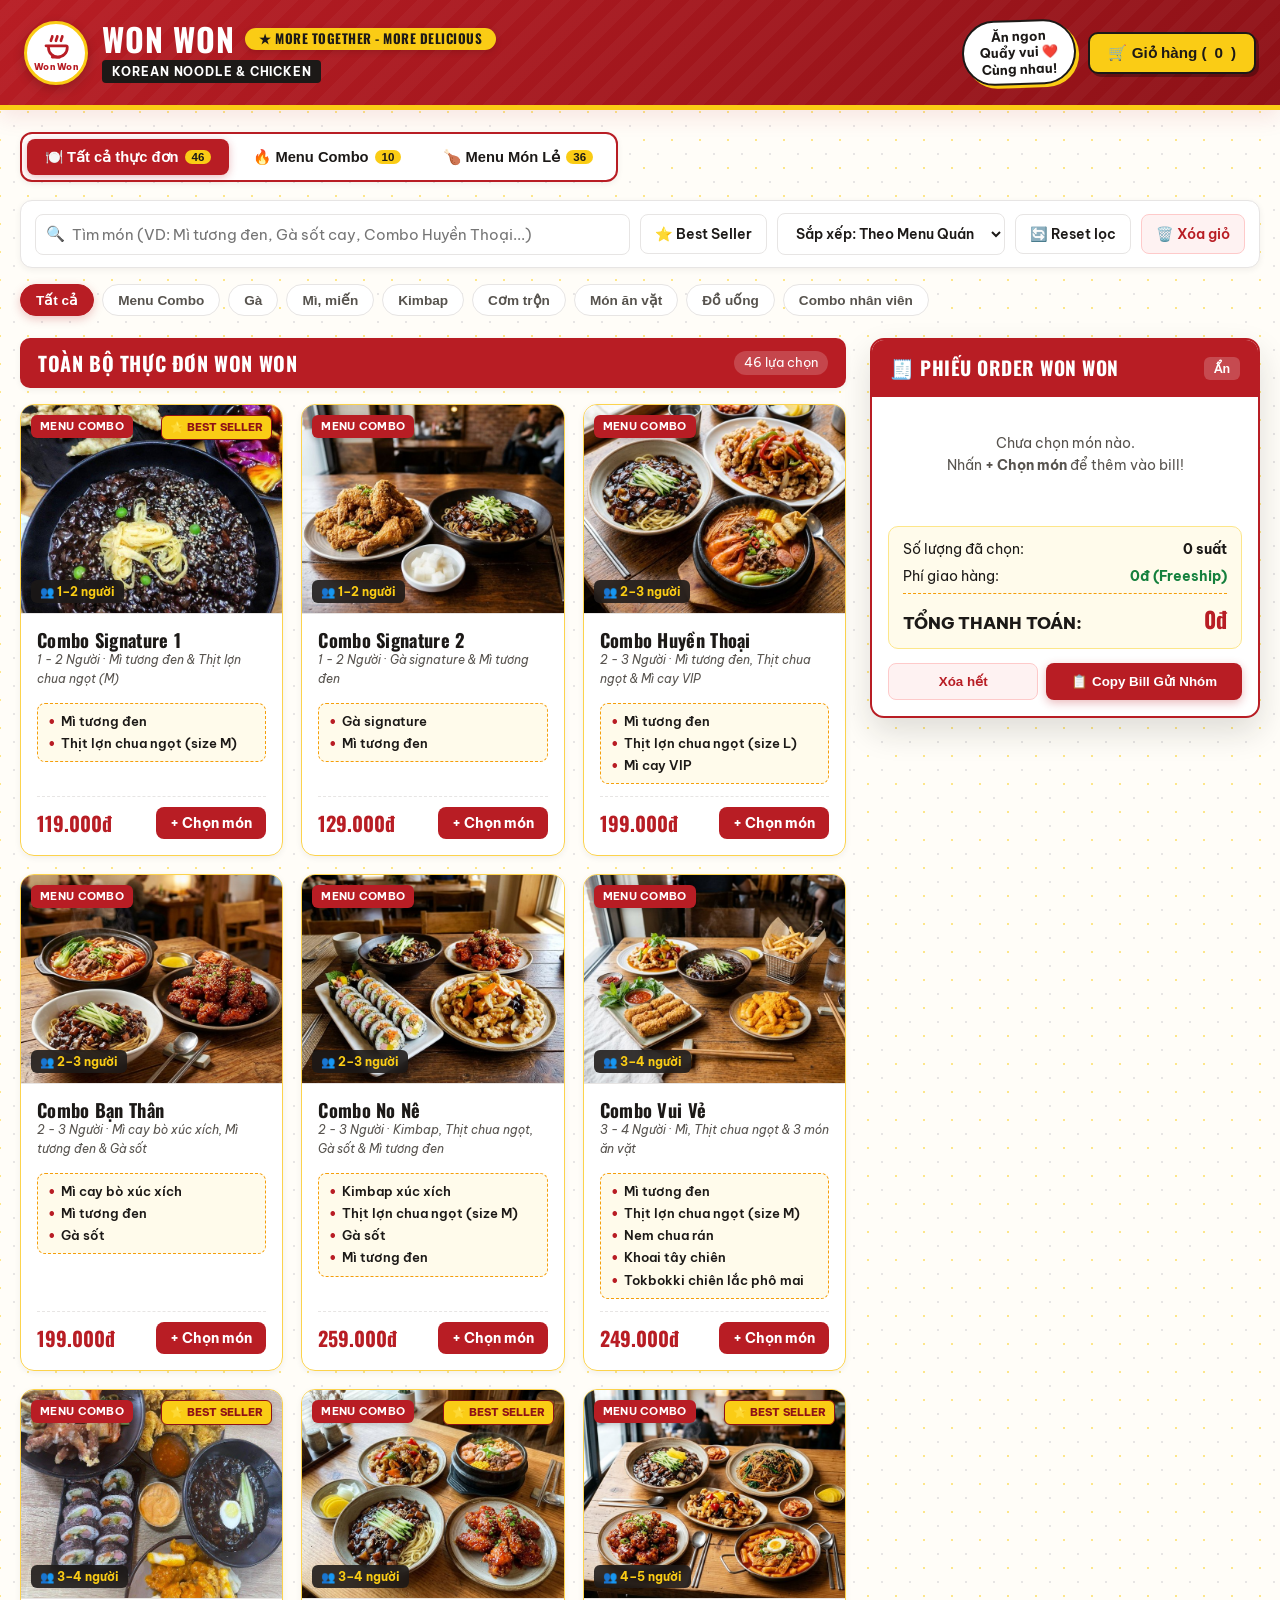
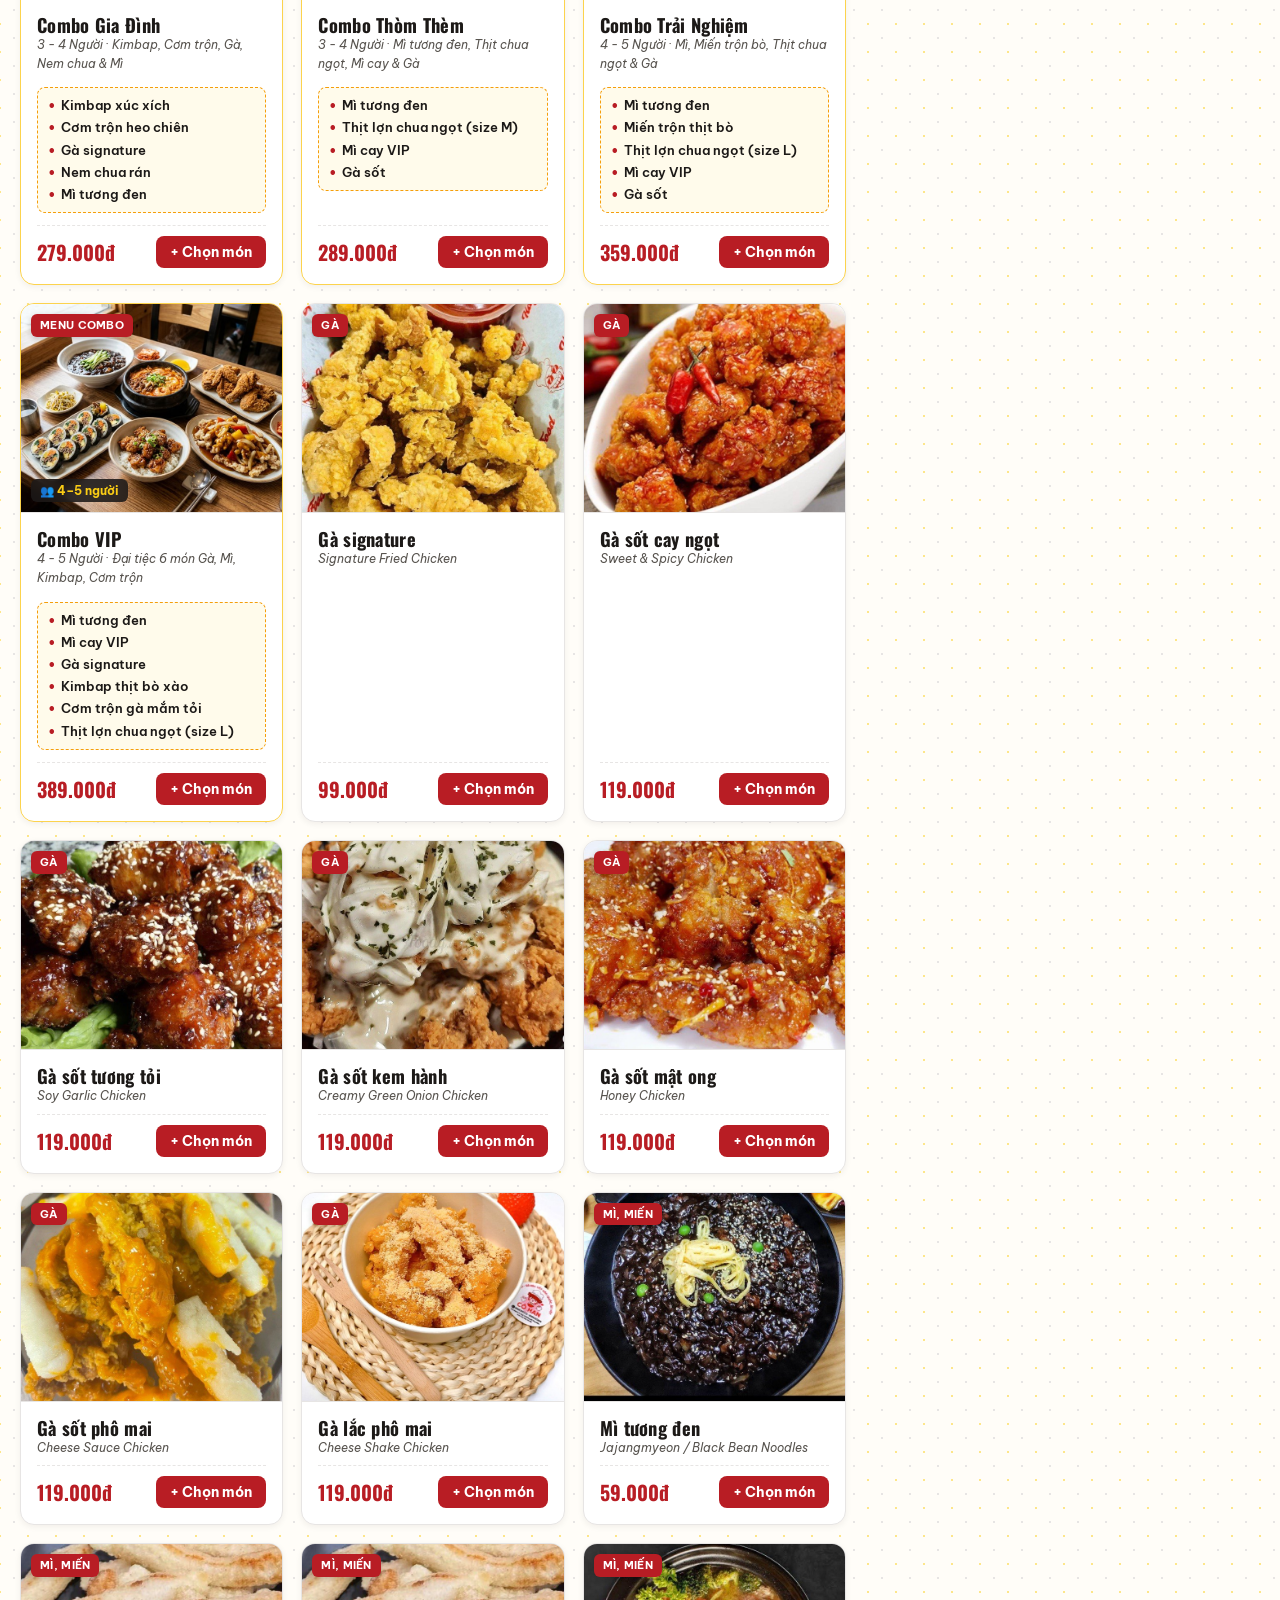
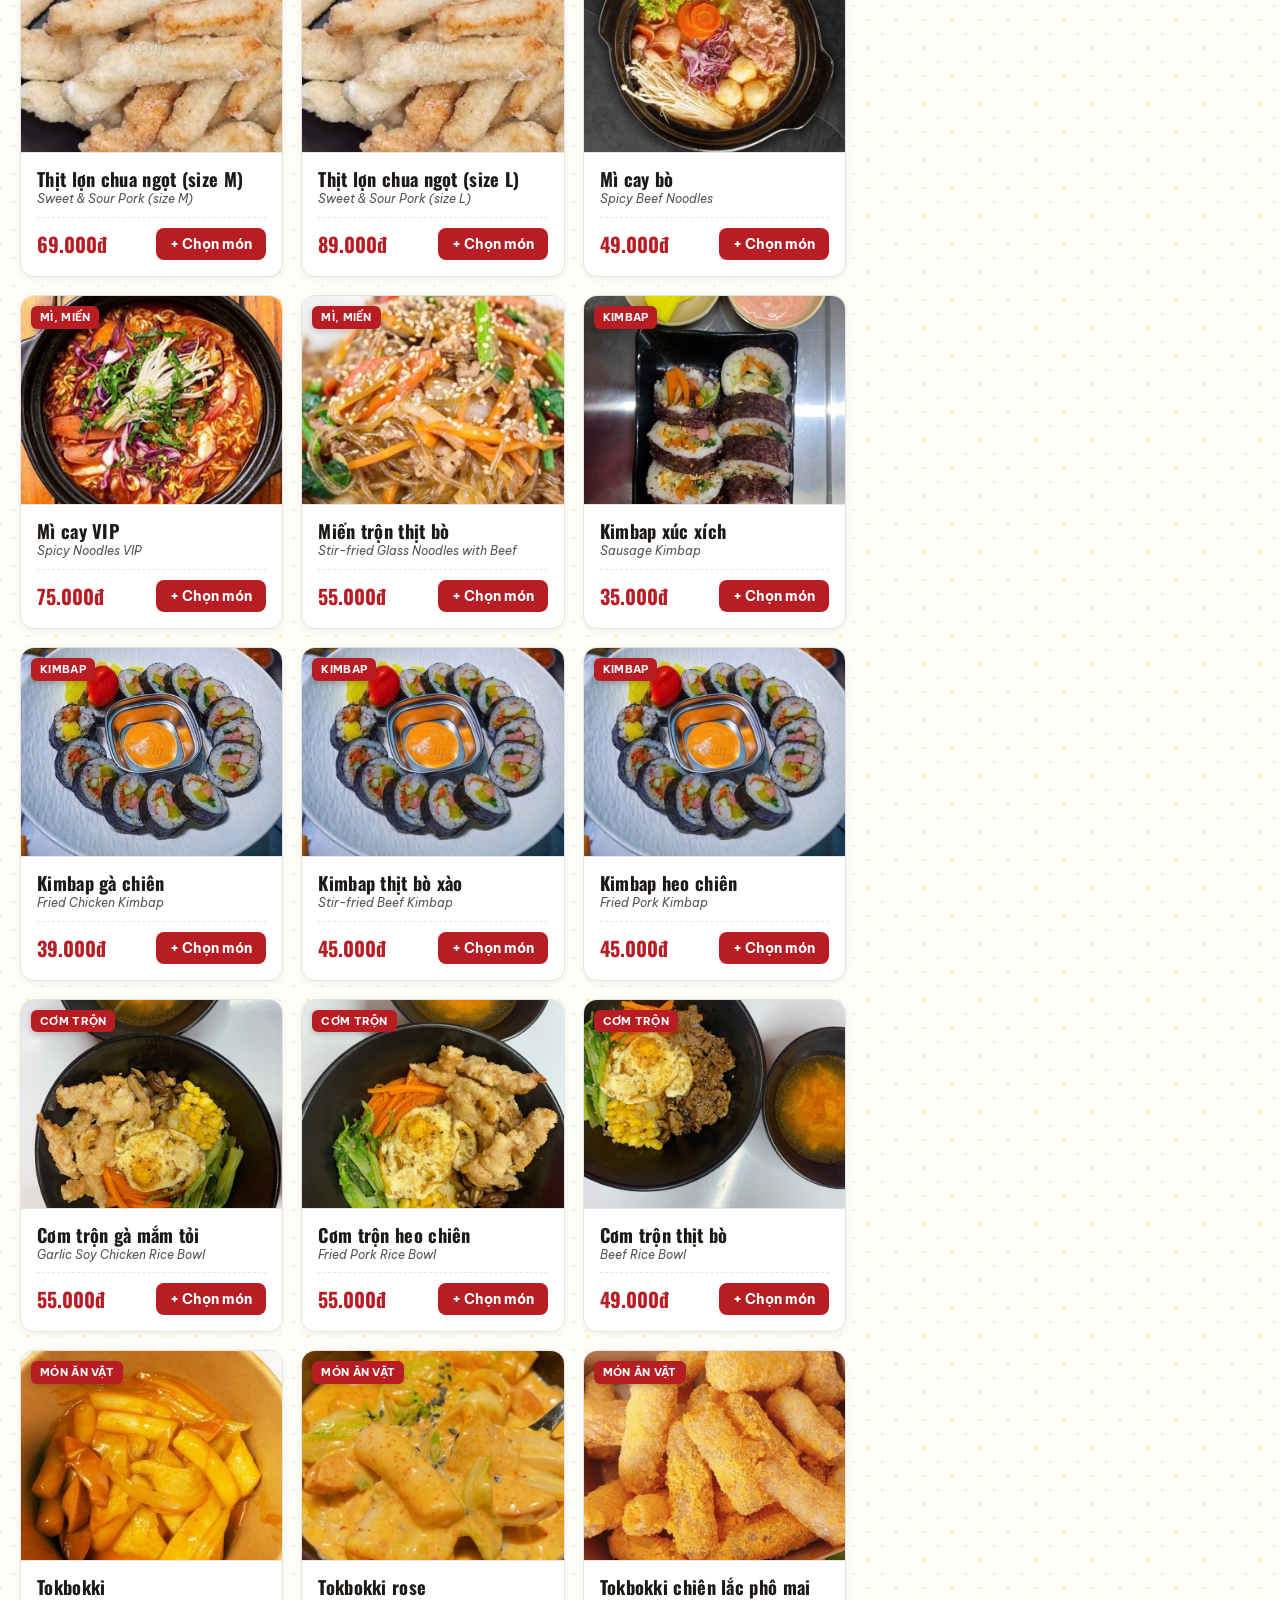
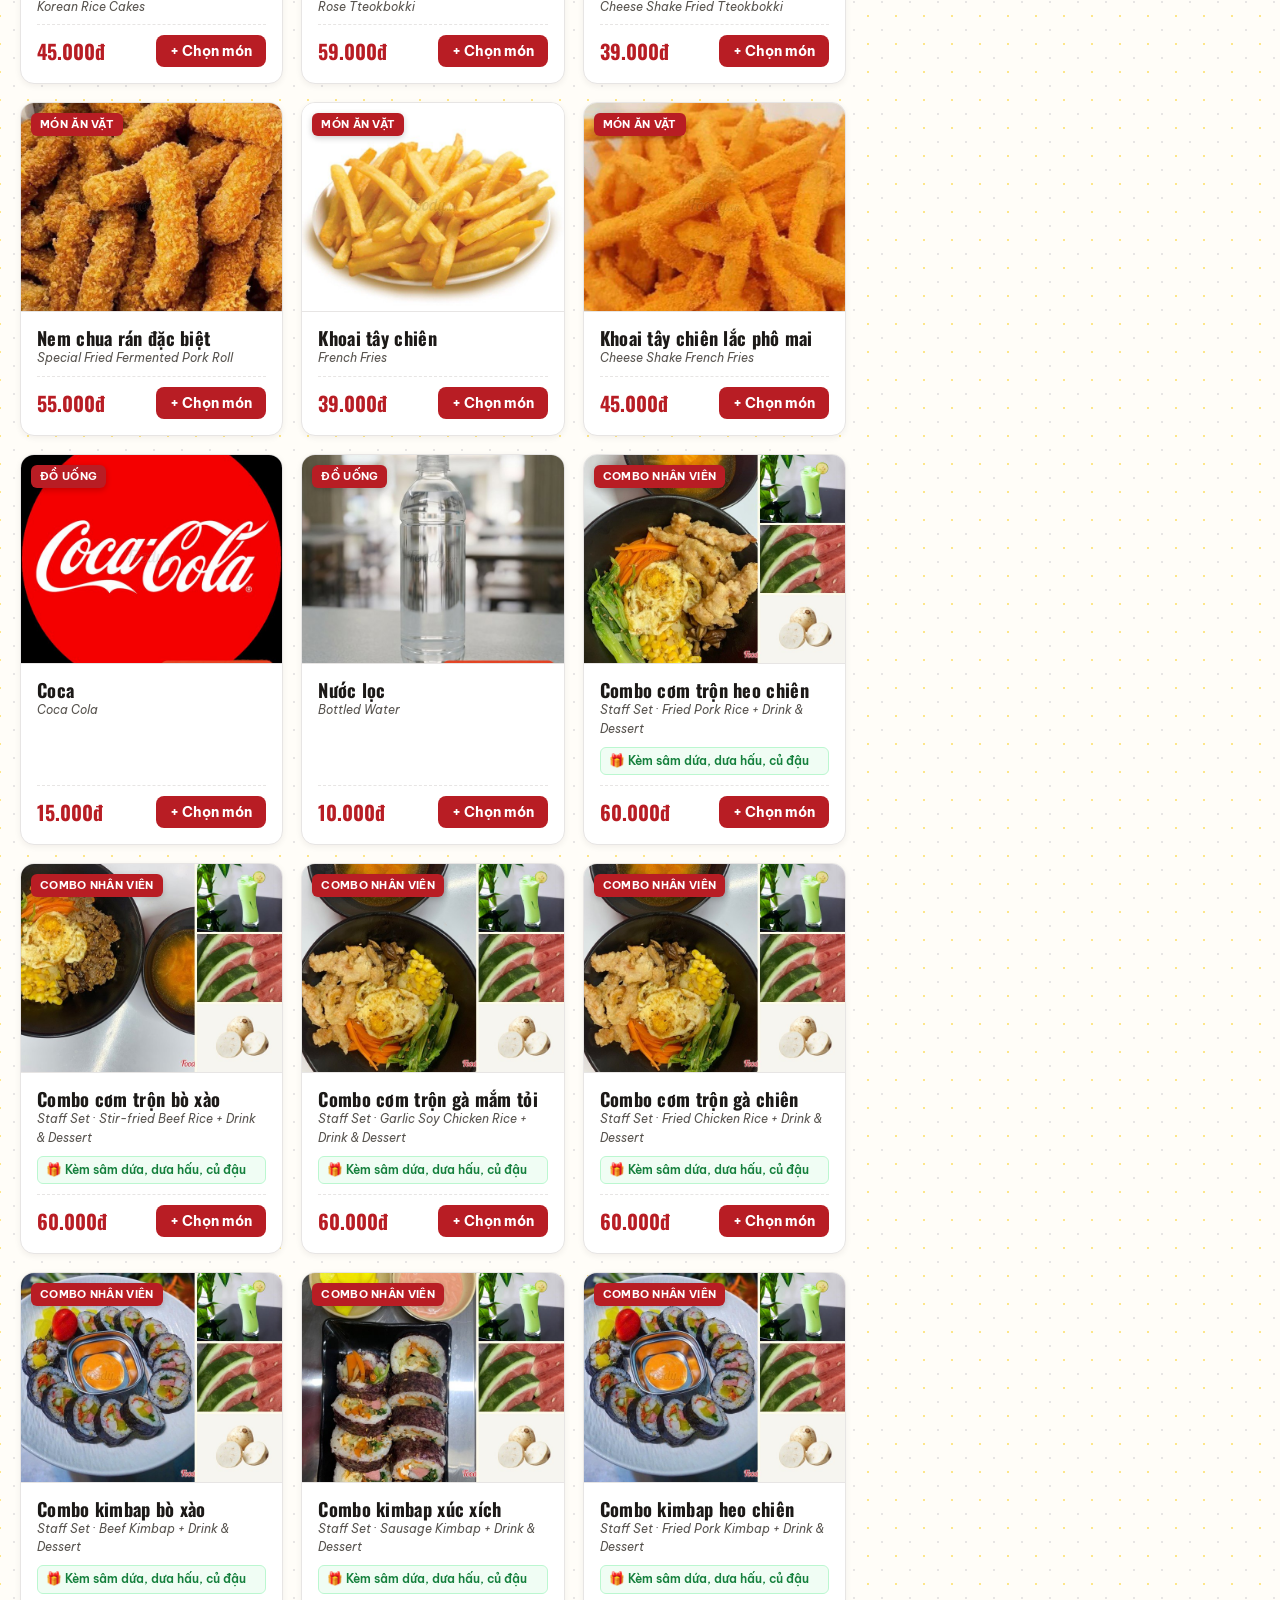
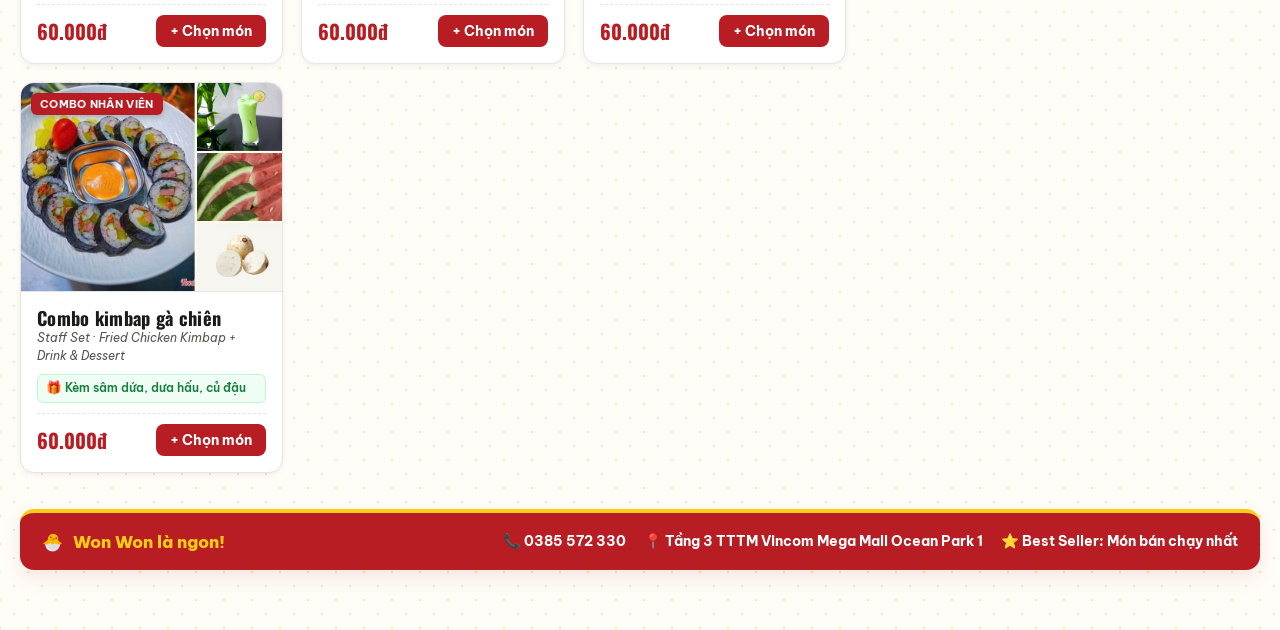
==== commit 10d6ba08: "Update all 46 menu images to match dishes accurately" ====
--- a/won-won-official-menu-v2.html
+++ b/won-won-official-menu-v2.html
@@ -450,7 +450,7 @@
     .dish-img-wrap {
       position: relative;
       width: 100%;
-      height: 168px;
+      aspect-ratio: 5 / 4;
       background: #F5F5F4;
       overflow: hidden;
       border-bottom: 1px solid var(--border);
@@ -996,7 +996,7 @@
       return "data:image/svg+xml;charset=UTF-8," + encodeURIComponent(svg);
     };
 
-    // 46 MÓN CHÍNH THỨC WON WON — MỖI MÓN ĐÃ ĐƯỢC SOÁT LẠI ẢNH ĐÚNG CHỦ ĐỀ MÓN ĂN & KHÔNG TRÙNG LẶP
+    // 46 MÓN CHÍNH THỨC WON WON — ẢNH THẬT TỪ SHOPEEFOOD WON WON / CÔ HAN, ẢNH COMBO CHUẨN MÓN & BỘ COMBO NHÂN VIÊN KÈM SÂM DỨA, DƯA HẤU, CỦ ĐẬU
     const MENU_DATA = [
       // ================= MENU COMBO CHÍNH THỨC (10 COMBO) =================
       {
@@ -1009,8 +1009,8 @@
         bestSeller: true,
         price: 119000,
         items: ["Mì tương đen", "Thịt lợn chua ngọt (size M)"],
-        // Ảnh mì tương đen Hàn Quốc Jajangmyeon
-        img: "https://images.unsplash.com/photo-1585032226651-759b368d7246?auto=format&fit=crop&w=600&q=80",
+        // Ảnh chính thức Won Won trên ShopeeFood
+        img: "./images/combo-101-signature-1.jpg",
         fallback: makeIllustratedSvg("COMBO SIGNATURE 1", "Mì tương đen + Thịt lợn chua ngọt (M)", "🍜🍖", "#B81D24", "#7F1D1D")
       },
       {
@@ -1023,8 +1023,8 @@
         bestSeller: false,
         price: 129000,
         items: ["Gà signature", "Mì tương đen"],
-        // Ảnh gà rán Hàn Quốc giòn vàng
-        img: "https://images.unsplash.com/photo-1626082927389-6cd097cdc6ec?auto=format&fit=crop&w=600&q=80",
+        // Gà signature giòn + Mì tương đen
+        img: "./images/combo-102-signature-2.jpg",
         fallback: makeIllustratedSvg("COMBO SIGNATURE 2", "Gà signature + Mì tương đen", "🍗🍜", "#C2410C", "#7C2D12")
       },
       {
@@ -1037,8 +1037,8 @@
         bestSeller: false,
         price: 199000,
         items: ["Mì tương đen", "Thịt lợn chua ngọt (size L)", "Mì cay VIP"],
-        // Ảnh mì cay Hàn Quốc tô lớn đầy topping
-        img: "https://images.unsplash.com/photo-1569718212165-3a8278d5f624?auto=format&fit=crop&w=600&q=80",
+        // Mì tương đen + Thịt chua ngọt + Mì cay VIP
+        img: "./images/combo-103-huyen-thoai.jpg",
         fallback: makeIllustratedSvg("COMBO HUYỀN THOẠI", "Mì tương đen + Thịt chua ngọt (L) + Mì cay VIP", "🍲🍜", "#DC2626", "#991B1B")
       },
       {
@@ -1051,8 +1051,8 @@
         bestSeller: false,
         price: 199000,
         items: ["Mì cay bò xúc xích", "Mì tương đen", "Gà sốt"],
-        // Ảnh gà rán phủ sốt Hàn Quốc
-        img: "https://images.unsplash.com/photo-1567620832903-9fc6debc209f?auto=format&fit=crop&w=600&q=80",
+        // Mì cay bò xúc xích + Mì tương đen + Gà sốt
+        img: "./images/combo-104-ban-than.jpg",
         fallback: makeIllustratedSvg("COMBO BẠN THÂN", "Mì cay bò xúc xích + Mì tương đen + Gà sốt", "🌶️🍗", "#D97706", "#92400E")
       },
       {
@@ -1065,8 +1065,8 @@
         bestSeller: false,
         price: 259000,
         items: ["Kimbap xúc xích", "Thịt lợn chua ngọt (size M)", "Gà sốt", "Mì tương đen"],
-        // Ảnh mẹt cơm cuộn kimbap Hàn Quốc
-        img: "https://images.unsplash.com/photo-1579871494447-9811cf80d66c?auto=format&fit=crop&w=600&q=80",
+        // Kimbap xúc xích + Thịt chua ngọt + Gà sốt + Mì tương đen
+        img: "./images/combo-105-no-ne.jpg",
         fallback: makeIllustratedSvg("COMBO NO NÊ", "Kimbap + Thịt chua ngọt + Gà sốt + Mì tương đen", "🍙🍗", "#B45309", "#78350F")
       },
       {
@@ -1079,8 +1079,8 @@
         bestSeller: false,
         price: 249000,
         items: ["Mì tương đen", "Thịt lợn chua ngọt (size M)", "Nem chua rán", "Khoai tây chiên", "Tokbokki chiên lắc phô mai"],
-        // Ảnh Tokbokki sốt cay Hàn Quốc
-        img: "https://images.unsplash.com/photo-1635363638580-c2809d049eee?auto=format&fit=crop&w=600&q=80",
+        // Mì tương đen + Thịt chua ngọt + Nem chua rán + Khoai tây chiên + Tokbokki chiên lắc phô mai
+        img: "./images/combo-106-vui-ve.jpg",
         fallback: makeIllustratedSvg("COMBO VUI VẺ", "5 món ăn vặt & mì Hàn Quốc cho nhóm 3-4 người", "🍢🍟", "#E11D48", "#881337")
       },
       {
@@ -1093,8 +1093,8 @@
         bestSeller: true,
         price: 279000,
         items: ["Kimbap xúc xích", "Cơm trộn heo chiên", "Gà signature", "Nem chua rán", "Mì tương đen"],
-        // Ảnh thố cơm trộn Hàn Quốc Bibimbap đầy đặn
-        img: "https://images.unsplash.com/photo-1553163147-622ab57be1c7?auto=format&fit=crop&w=600&q=80",
+        // Ảnh chính thức Won Won trên ShopeeFood
+        img: "./images/combo-107-gia-dinh.jpg",
         fallback: makeIllustratedSvg("COMBO GIA ĐÌNH", "Kimbap + Cơm trộn + Gà + Nem chua + Mì tương đen", "🍚🍗", "#B81D24", "#7F1D1D")
       },
       {
@@ -1107,8 +1107,8 @@
         bestSeller: true,
         price: 289000,
         items: ["Mì tương đen", "Thịt lợn chua ngọt (size M)", "Mì cay VIP", "Gà sốt"],
-        // Ảnh mì ramen cay Hàn Quốc trứng lòng đào
-        img: "https://images.unsplash.com/photo-1552611052-33e04de081de?auto=format&fit=crop&w=600&q=80",
+        // Mì tương đen + Thịt chua ngọt + Mì cay VIP + Gà sốt
+        img: "./images/combo-108-thom-them.jpg",
         fallback: makeIllustratedSvg("COMBO THÒM THÈM", "Mì tương đen + Thịt chua ngọt + Mì cay VIP + Gà sốt", "🔥🍗", "#991B1B", "#450A0A")
       },
       {
@@ -1121,8 +1121,8 @@
         bestSeller: true,
         price: 359000,
         items: ["Mì tương đen", "Miến trộn thịt bò", "Thịt lợn chua ngọt (size L)", "Mì cay VIP", "Gà sốt"],
-        // Ảnh bàn tiệc đồ ăn Hàn Quốc nhiều món
-        img: "https://images.unsplash.com/photo-1498654896293-37aacf113fd9?auto=format&fit=crop&w=600&q=80",
+        // Đại tiệc 5 món đặc trưng Won Won
+        img: "./images/combo-109-trai-nghiem.jpg",
         fallback: makeIllustratedSvg("COMBO TRẢI NGHIỆM", "Đại tiệc 5 món đặc trưng Won Won (4-5 người)", "🎉🍜", "#B81D24", "#881337")
       },
       {
@@ -1135,233 +1135,211 @@
         bestSeller: false,
         price: 389000,
         items: ["Mì tương đen", "Mì cay VIP", "Gà signature", "Kimbap thịt bò xào", "Cơm trộn gà mắm tỏi", "Thịt lợn chua ngọt (size L)"],
-        // Ảnh mâm cơm Hàn Quốc banchan & món chính
-        img: "https://images.unsplash.com/photo-1534422298391-e4f8c172dddb?auto=format&fit=crop&w=600&q=80",
+        // Đại tiệc 6 món VIP
+        img: "./images/combo-110-vip.jpg",
         fallback: makeIllustratedSvg("COMBO VIP 6 MÓN", "Đại tiệc đầy đủ Gà, Mì, Kimbap, Cơm trộn (4-5 người)", "👑🍱", "#9A3412", "#431407")
       },
 
       // ================= MENU MÓN LẺ CHÍNH THỨC (36 MÓN) =================
-      // 1. GÀ (7 món - Toàn bộ là ảnh GÀ RÁN / CÁNH GÀ / ĐÙI GÀ)
+      // 1. GÀ (7 món - Ảnh chính thức Won Won & Cô Han ShopeeFood)
       {
         id: 1, section: "single", category: "Gà", name: "Gà signature", en: "Signature Fried Chicken", price: 99000,
-        // Gà rán giòn truyền thống
-        img: "https://images.unsplash.com/photo-1513639776629-7b61b0ac49cb?auto=format&fit=crop&w=600&q=80",
+        img: "./images/dish-01-ga-signature.jpg",
         fallback: makeIllustratedSvg("GÀ SIGNATURE", "Signature Fried Chicken · Giòn rụm nguyên bản", "🍗", "#D97706", "#78350F")
       },
       {
         id: 2, section: "single", category: "Gà", name: "Gà sốt cay ngọt", en: "Sweet & Spicy Chicken", price: 119000,
-        // Cánh gà rán phủ sốt đỏ cay ngọt Yangnyeom
-        img: "https://images.unsplash.com/photo-1527477396000-e27163b481c2?auto=format&fit=crop&w=600&q=80",
+        img: "./images/dish-02-ga-sot-cay-ngot.jpg",
         fallback: makeIllustratedSvg("GÀ SỐT CAY NGỌT", "Sweet & Spicy Korean Fried Chicken", "🌶️🍗", "#DC2626", "#7F1D1D")
       },
       {
         id: 3, section: "single", category: "Gà", name: "Gà sốt tương tỏi", en: "Soy Garlic Chicken", price: 119000,
-        // Cánh gà rán sốt xì dầu tỏi bóng bẩy
-        img: "https://images.unsplash.com/photo-1608039755401-742074f0548d?auto=format&fit=crop&w=600&q=80",
+        img: "./images/dish-03-ga-sot-tuong-toi.jpg",
         fallback: makeIllustratedSvg("GÀ SỐT TƯƠNG TỎI", "Soy Garlic Chicken · Đậm đà thơm tỏi", "🧄🍗", "#92400E", "#451A03")
       },
       {
         id: 4, section: "single", category: "Gà", name: "Gà sốt kem hành", en: "Creamy Green Onion Chicken", price: 119000,
-        // Gà rán rắc hành lá tươi và sốt kem
-        img: "https://images.unsplash.com/photo-1615557960916-5f4791effe9d?auto=format&fit=crop&w=600&q=80",
+        img: "./images/dish-04-ga-sot-kem-hanh.jpg",
         fallback: makeIllustratedSvg("GÀ SỐT KEM HÀNH", "Creamy Green Onion Chicken", "🧅🍗", "#4D7C0F", "#1A2E05")
       },
       {
         id: 5, section: "single", category: "Gà", name: "Gà sốt mật ong", en: "Honey Chicken", price: 119000,
-        // Gà rán sốt mật ong vàng óng
-        img: "https://images.unsplash.com/photo-1598515214211-89d3c73ae83b?auto=format&fit=crop&w=600&q=80",
+        img: "./images/dish-05-ga-sot-mat-ong.jpg",
         fallback: makeIllustratedSvg("GÀ SỐT MẬT ONG", "Honey Glazed Fried Chicken", "🍯🍗", "#EAB308", "#854D0E")
       },
       {
         id: 6, section: "single", category: "Gà", name: "Gà sốt phô mai", en: "Cheese Sauce Chicken", price: 119000,
-        // Gà rán chấm/phủ sốt phô mai vàng béo
-        img: "https://images.unsplash.com/photo-1562967914-608f82629710?auto=format&fit=crop&w=600&q=80",
+        img: "./images/dish-06-ga-sot-pho-mai.jpg",
         fallback: makeIllustratedSvg("GÀ SỐT PHÔ MAI", "Cheese Sauce Korean Chicken", "🧀🍗", "#F59E0B", "#9A3412")
       },
       {
         id: 7, section: "single", category: "Gà", name: "Gà lắc phô mai", en: "Cheese Shake Chicken", price: 119000,
-        // Gà rán miếng giòn lắc bột phô mai
-        img: "https://images.unsplash.com/photo-1606755962773-d324e0a13086?auto=format&fit=crop&w=600&q=80",
+        img: "./images/dish-07-ga-lac-pho-mai.jpg",
         fallback: makeIllustratedSvg("GÀ LẮC PHÔ MAI", "Cheese Shake Crispy Chicken", "✨🍗", "#CA8A04", "#713F12")
       },
 
-      // 2. MÌ, MIẾN (6 món - Mì tương đen, Thịt chua ngọt, Mì cay, Miến trộn)
+      // 2. MÌ, MIẾN (6 món - Ảnh chính thức Won Won ShopeeFood)
       {
         id: 8, section: "single", category: "Mì, miến", name: "Mì tương đen", en: "Jajangmyeon / Black Bean Noodles", price: 59000,
-        // Tô mì tương đen dưa chuột sợi
-        img: "https://images.unsplash.com/photo-1617093727343-374698b1b08d?auto=format&fit=crop&w=600&q=80",
+        img: "./images/dish-08-mi-tuong-den.jpg",
         fallback: makeIllustratedSvg("MÌ TƯƠNG ĐEN", "Jajangmyeon · Black Bean Noodles", "🍜", "#292524", "#0C0A09")
       },
       {
         id: 9, section: "single", category: "Mì, miến", name: "Thịt lợn chua ngọt (size M)", en: "Sweet & Sour Pork (size M)", price: 69000,
-        // Đĩa thịt lợn chiên giòn sốt chua ngọt kiểu Á
-        img: "https://images.unsplash.com/photo-1525755662778-989d0524087e?auto=format&fit=crop&w=600&q=80",
+        img: "./images/dish-09-thit-lon-chua-ngot-m.jpg",
         fallback: makeIllustratedSvg("THỊT LỢN CHUA NGỌT (M)", "Tangsuyuk · Sweet & Sour Pork (M)", "🍖", "#EA580C", "#7C2D12")
       },
       {
         id: 10, section: "single", category: "Mì, miến", name: "Thịt lợn chua ngọt (size L)", en: "Sweet & Sour Pork (size L)", price: 89000,
-        // Đĩa thịt sốt chua ngọt phần lớn
-        img: "https://images.unsplash.com/photo-1603133872878-684f208fb84b?auto=format&fit=crop&w=600&q=80",
+        img: "./images/dish-10-thit-lon-chua-ngot-l.jpg",
         fallback: makeIllustratedSvg("THỊT LỢN CHUA NGỌT (L)", "Tangsuyuk · Sweet & Sour Pork (L)", "🥩", "#C2410C", "#431407")
       },
       {
         id: 11, section: "single", category: "Mì, miến", name: "Mì cay bò", en: "Spicy Beef Noodles", price: 49000,
-        // Tô mì nước cay màu đỏ cam với thịt bò
-        img: "https://images.unsplash.com/photo-1591814468924-caf88d1232e1?auto=format&fit=crop&w=600&q=80",
+        img: "./images/dish-11-mi-cay-bo.jpg",
         fallback: makeIllustratedSvg("MÌ CAY BÒ", "Spicy Korean Beef Noodles", "🍲", "#DC2626", "#7F1D1D")
       },
       {
         id: 12, section: "single", category: "Mì, miến", name: "Mì cay VIP", en: "Spicy Noodles VIP", price: 75000,
-        // Tô mì cay hải sản / topping VIP
-        img: "https://images.unsplash.com/photo-1612929633738-8fe44f7ec841?auto=format&fit=crop&w=600&q=80",
+        img: "./images/dish-12-mi-cay-vip.jpg",
         fallback: makeIllustratedSvg("MÌ CAY VIP", "Spicy Seafood & Beef Noodles VIP", "🔥🍜", "#991B1B", "#450A0A")
       },
       {
         id: 13, section: "single", category: "Mì, miến", name: "Miến trộn thịt bò", en: "Stir-fried Glass Noodles with Beef", price: 55000,
-        // Đĩa miến xào / mì xào thịt bò rau củ
-        img: "https://images.unsplash.com/photo-1582878826629-29b7ad1cdc43?auto=format&fit=crop&w=600&q=80",
+        img: "./images/dish-13-mien-tron-thit-bo.jpg",
         fallback: makeIllustratedSvg("MIẾN TRỘN THỊT BÒ", "Japchae · Stir-fried Glass Noodles with Beef", "🍝", "#B45309", "#451A03")
       },
 
-      // 3. KIMBAP (4 món - Đều là ảnh CƠM CUỘN RONG BIỂN)
+      // 3. KIMBAP (4 món - Ảnh chính thức Won Won ShopeeFood)
       {
         id: 14, section: "single", category: "Kimbap", name: "Kimbap xúc xích", en: "Sausage Kimbap", price: 35000,
-        img: "https://images.unsplash.com/photo-1617196034796-73dfa7b1fd56?auto=format&fit=crop&w=600&q=80",
+        img: "./images/dish-14-kimbap-xuc-xich.jpg",
         fallback: makeIllustratedSvg("KIMBAP XÚC XÍCH", "Sausage Korean Seaweed Rice Roll", "🍙", "#15803D", "#052E16")
       },
       {
         id: 15, section: "single", category: "Kimbap", name: "Kimbap gà chiên", en: "Fried Chicken Kimbap", price: 39000,
-        img: "https://images.unsplash.com/photo-1553621042-f6e147245754?auto=format&fit=crop&w=600&q=80",
+        img: "./images/dish-15-kimbap-ga-chien.jpg",
         fallback: makeIllustratedSvg("KIMBAP GÀ CHIÊN", "Crispy Fried Chicken Kimbap", "🍣", "#047857", "#064E3B")
       },
       {
         id: 16, section: "single", category: "Kimbap", name: "Kimbap thịt bò xào", en: "Stir-fried Beef Kimbap", price: 45000,
-        img: "https://images.unsplash.com/photo-1611143669185-af224c5e3252?auto=format&fit=crop&w=600&q=80",
+        img: "./images/dish-16-kimbap-thit-bo-xao.jpg",
         fallback: makeIllustratedSvg("KIMBAP THỊT BÒ XÀO", "Bulgogi Stir-fried Beef Kimbap", "🥩🍙", "#0F766E", "#134E4A")
       },
       {
         id: 17, section: "single", category: "Kimbap", name: "Kimbap heo chiên", en: "Fried Pork Kimbap", price: 45000,
-        img: "https://images.unsplash.com/photo-1583623025817-d180a2221d0a?auto=format&fit=crop&w=600&q=80",
+        img: "./images/dish-17-kimbap-heo-chien.jpg",
         fallback: makeIllustratedSvg("KIMBAP HEO CHIÊN", "Tonkatsu Fried Pork Kimbap", "🥓🍙", "#166534", "#052E16")
       },
 
-      // 4. CƠM TRỘN (3 món - Đều là ảnh THỐ / BÁT CƠM TRỘN THỊT)
+      // 4. CƠM TRỘN (3 món - Ảnh chính thức Won Won ShopeeFood)
       {
         id: 18, section: "single", category: "Cơm trộn", name: "Cơm trộn gà mắm tỏi", en: "Garlic Soy Chicken Rice Bowl", price: 55000,
-        img: "https://images.unsplash.com/photo-1590301157890-4810ed352733?auto=format&fit=crop&w=600&q=80",
+        img: "./images/dish-18-com-tron-ga-mam-toi.jpg",
         fallback: makeIllustratedSvg("CƠM TRỘN GÀ MẮM TỎI", "Garlic Soy Chicken Rice Bowl", "🍚🍗", "#BE123C", "#4C0519")
       },
       {
         id: 19, section: "single", category: "Cơm trộn", name: "Cơm trộn heo chiên", en: "Fried Pork Rice Bowl", price: 55000,
-        img: "https://images.unsplash.com/photo-1512058564366-18510be2db19?auto=format&fit=crop&w=600&q=80",
+        img: "./images/dish-19-com-tron-heo-chien.jpg",
         fallback: makeIllustratedSvg("CƠM TRỘN HEO CHIÊN", "Crispy Fried Pork Rice Bowl", "🍚🥓", "#9F1239", "#4C0519")
       },
       {
         id: 20, section: "single", category: "Cơm trộn", name: "Cơm trộn thịt bò", en: "Beef Rice Bowl", price: 49000,
-        img: "https://images.unsplash.com/photo-1547592180-85f173990554?auto=format&fit=crop&w=600&q=80",
+        img: "./images/dish-20-com-tron-thit-bo.jpg",
         fallback: makeIllustratedSvg("CƠM TRỘN THỊT BÒ", "Korean Beef Bibimbap Rice Bowl", "🍚🥩", "#881337", "#3B0712")
       },
 
-      // 5. MÓN ĂN VẶT (6 món - Tokbokki, Nem chua rán, Khoai tây chiên)
+      // 5. MÓN ĂN VẶT (6 món - Ảnh chính thức Won Won ShopeeFood)
       {
         id: 21, section: "single", category: "Món ăn vặt", name: "Tokbokki", en: "Korean Rice Cakes", price: 45000,
-        img: "https://images.unsplash.com/photo-1580651315530-69c8e0026377?auto=format&fit=crop&w=600&q=80",
+        img: "./images/dish-21-tokbokki.jpg",
         fallback: makeIllustratedSvg("TOKBOKKI", "Spicy Korean Rice Cakes", "🍢", "#E11D48", "#881337")
       },
       {
         id: 22, section: "single", category: "Món ăn vặt", name: "Tokbokki rose", en: "Rose Tteokbokki", price: 59000,
-        img: "https://images.unsplash.com/photo-1541592106381-b31e9677c0e5?auto=format&fit=crop&w=600&q=80",
+        img: "./images/dish-22-tokbokki-rose.jpg",
         fallback: makeIllustratedSvg("TOKBOKKI ROSE", "Creamy Spicy Rose Tteokbokki", "🍥", "#F43F5E", "#9F1239")
       },
       {
         id: 23, section: "single", category: "Món ăn vặt", name: "Tokbokki chiên lắc phô mai", en: "Cheese Shake Fried Tteokbokki", price: 39000,
-        img: "https://images.unsplash.com/photo-1625937286074-9ca519d5d9df?auto=format&fit=crop&w=600&q=80",
+        img: "./images/dish-23-tokbokki-chien-lac-pho-mai.jpg",
         fallback: makeIllustratedSvg("TOKBOKKI CHIÊN PHÔ MAI", "Cheese Shake Fried Tteokbokki", "🧀🍢", "#D97706", "#78350F")
       },
       {
         id: 24, section: "single", category: "Món ăn vặt", name: "Nem chua rán đặc biệt", en: "Special Fried Fermented Pork Roll", price: 55000,
-        // Ảnh nem rán / chả giò chiên giòn vàng rụm trên đĩa
-        img: "https://images.unsplash.com/photo-1544025162-d76694265947?auto=format&fit=crop&w=600&q=80",
+        img: "./images/dish-24-nem-chua-ran-dac-biet.jpg",
         fallback: makeIllustratedSvg("NEM CHUA RÁN ĐẶC BIỆT", "Special Fried Fermented Pork Roll", "🌭", "#EA580C", "#7C2D12")
       },
       {
         id: 25, section: "single", category: "Món ăn vặt", name: "Khoai tây chiên", en: "French Fries", price: 39000,
-        img: "https://images.unsplash.com/photo-1573080496219-bb080dd4f877?auto=format&fit=crop&w=600&q=80",
+        img: "./images/dish-25-khoai-tay-chien.jpg",
         fallback: makeIllustratedSvg("KHOAI TÂY CHIÊN", "Crispy Golden French Fries", "🍟", "#EAB308", "#854D0E")
       },
       {
         id: 26, section: "single", category: "Món ăn vặt", name: "Khoai tây chiên lắc phô mai", en: "Cheese Shake French Fries", price: 45000,
-        img: "https://images.unsplash.com/photo-1585109649139-366815a0d713?auto=format&fit=crop&w=600&q=80",
+        img: "./images/dish-26-khoai-tay-chien-lac-pho-mai.jpg",
         fallback: makeIllustratedSvg("KHOAI CHIÊN LẮC PHÔ MAI", "Cheese Shake French Fries", "🧀🍟", "#CA8A04", "#713F12")
       },
 
-      // 6. ĐỒ UỐNG (2 món)
+      // 6. ĐỒ UỐNG (2 món - Ảnh chính thức Won Won ShopeeFood)
       {
         id: 27, section: "single", category: "Đồ uống", name: "Coca", en: "Coca Cola", price: 15000,
-        img: "https://images.unsplash.com/photo-1622483767028-3f66f32aef97?auto=format&fit=crop&w=600&q=80",
+        img: "./images/dish-27-coca.jpg",
         fallback: makeIllustratedSvg("COCA COLA", "Coca Cola Mát Lạnh", "🥤", "#DC2626", "#450A0A")
       },
       {
         id: 28, section: "single", category: "Đồ uống", name: "Nước lọc", en: "Bottled Water", price: 10000,
-        img: "https://images.unsplash.com/photo-1548839140-29a749e1cf4d?auto=format&fit=crop&w=600&q=80",
+        img: "./images/dish-28-nuoc-loc.jpg",
         fallback: makeIllustratedSvg("NƯỚC LỌC", "Bottled Mineral Water", "💧", "#0284C7", "#0C4A6E")
       },
 
-      // 7. COMBO NHÂN VIÊN (8 suất: 4 suất Cơm trộn + 4 suất Kimbap — đúng ảnh Cơm & Kimbap, tuyệt đối không dùng ảnh pizza/bít tết)
+      // 7. COMBO NHÂN VIÊN (8 suất: Món chính Won Won + sâm dứa, dưa hấu, củ đậu)
       {
         id: 29, section: "single", category: "Combo nhân viên", name: "Combo cơm trộn heo chiên", en: "Staff Set · Fried Pork Rice + Drink & Dessert",
         note: "Kèm sâm dứa, dưa hấu, củ đậu", price: 60000,
-        // Ảnh bát cơm thịt chiên kiểu Á
-        img: "https://images.unsplash.com/photo-1569058242253-92a9c755a0ec?auto=format&fit=crop&w=600&q=80",
+        img: "./images/dish-29-combo-com-tron-heo-chien.jpg",
         fallback: makeIllustratedSvg("COMBO CƠM HEO CHIÊN", "Kèm sâm dứa, dưa hấu, củ đậu", "🍱🥓", "#15803D", "#052E16")
       },
       {
         id: 30, section: "single", category: "Combo nhân viên", name: "Combo cơm trộn bò xào", en: "Staff Set · Stir-fried Beef Rice + Drink & Dessert",
         note: "Kèm sâm dứa, dưa hấu, củ đậu", price: 60000,
-        // Ảnh cơm trộn bò trứng Hàn Quốc
-        img: "https://images.unsplash.com/photo-1584278860047-22db9ff82bed?auto=format&fit=crop&w=600&q=80",
+        img: "./images/dish-30-combo-com-tron-bo-xao.jpg",
         fallback: makeIllustratedSvg("COMBO CƠM BÒ XÀO", "Kèm sâm dứa, dưa hấu, củ đậu", "🍱🥩", "#166534", "#052E16")
       },
       {
         id: 31, section: "single", category: "Combo nhân viên", name: "Combo cơm trộn gà mắm tỏi", en: "Staff Set · Garlic Soy Chicken Rice + Drink & Dessert",
         note: "Kèm sâm dứa, dưa hấu, củ đậu", price: 60000,
-        // Ảnh bát cơm gà teriyaki / gà sốt kiểu Á
-        img: "https://images.unsplash.com/photo-1604908176997-125f25cc6f3d?auto=format&fit=crop&w=600&q=80",
+        img: "./images/dish-31-combo-com-tron-ga-mam-toi.jpg",
         fallback: makeIllustratedSvg("COMBO CƠM GÀ MẮM TỎI", "Kèm sâm dứa, dưa hấu, củ đậu", "🍱🧄", "#0D9488", "#115E59")
       },
       {
         id: 32, section: "single", category: "Combo nhân viên", name: "Combo cơm trộn gà chiên", en: "Staff Set · Fried Chicken Rice + Drink & Dessert",
         note: "Kèm sâm dứa, dưa hấu, củ đậu", price: 60000,
-        // Ảnh hộp cơm bento gà chiên
-        img: "https://images.unsplash.com/photo-1546069901-ba9599a7e63c?auto=format&fit=crop&w=600&q=80",
+        img: "./images/dish-32-combo-com-tron-ga-chien.jpg",
         fallback: makeIllustratedSvg("COMBO CƠM GÀ CHIÊN", "Kèm sâm dứa, dưa hấu, củ đậu", "🍱🍗", "#059669", "#064E3B")
       },
       {
         id: 33, section: "single", category: "Combo nhân viên", name: "Combo kimbap bò xào", en: "Staff Set · Beef Kimbap + Drink & Dessert",
         note: "Kèm sâm dứa, dưa hấu, củ đậu", price: 60000,
-        // Ảnh đĩa cơm cuộn rong biển cắt khoanh
-        img: "https://images.unsplash.com/photo-1607301406259-dfb186e15de8?auto=format&fit=crop&w=600&q=80",
+        img: "./images/dish-33-combo-kimbap-bo-xao.jpg",
         fallback: makeIllustratedSvg("COMBO KIMBAP BÒ XÀO", "Kèm sâm dứa, dưa hấu, củ đậu", "🍙🥩", "#0284C7", "#075985")
       },
       {
         id: 34, section: "single", category: "Combo nhân viên", name: "Combo kimbap xúc xích", en: "Staff Set · Sausage Kimbap + Drink & Dessert",
         note: "Kèm sâm dứa, dưa hấu, củ đậu", price: 60000,
-        // Ảnh cuộn cơm rong biển Hàn Quốc
-        img: "https://images.unsplash.com/photo-1559847844-5315695dadae?auto=format&fit=crop&w=600&q=80",
+        img: "./images/dish-34-combo-kimbap-xuc-xich.jpg",
         fallback: makeIllustratedSvg("COMBO KIMBAP XÚC XÍCH", "Kèm sâm dứa, dưa hấu, củ đậu", "🍙🌭", "#2563EB", "#1E3A8A")
       },
       {
         id: 35, section: "single", category: "Combo nhân viên", name: "Combo kimbap heo chiên", en: "Staff Set · Fried Pork Kimbap + Drink & Dessert",
         note: "Kèm sâm dứa, dưa hấu, củ đậu", price: 60000,
-        // Ảnh khay cơm cuộn rong biển nhiều nhân
-        img: "https://images.unsplash.com/photo-1562802378-063ec186a863?auto=format&fit=crop&w=600&q=80",
+        img: "./images/dish-35-combo-kimbap-heo-chien.jpg",
         fallback: makeIllustratedSvg("COMBO KIMBAP HEO CHIÊN", "Kèm sâm dứa, dưa hấu, củ đậu", "🍙🥓", "#4F46E5", "#312E81")
       },
       {
         id: 36, section: "single", category: "Combo nhân viên", name: "Combo kimbap gà chiên", en: "Staff Set · Fried Chicken Kimbap + Drink & Dessert",
         note: "Kèm sâm dứa, dưa hấu, củ đậu", price: 60000,
-        // Ảnh cuộn cơm rong biển chiên giòn
-        img: "https://images.unsplash.com/photo-1563245372-f21724e3856d?auto=format&fit=crop&w=600&q=80",
+        img: "./images/dish-36-combo-kimbap-ga-chien.jpg",
         fallback: makeIllustratedSvg("COMBO KIMBAP GÀ CHIÊN", "Kèm sâm dứa, dưa hấu, củ đậu", "🍙🍗", "#7C3AED", "#4C1D95")
       }
     ];
